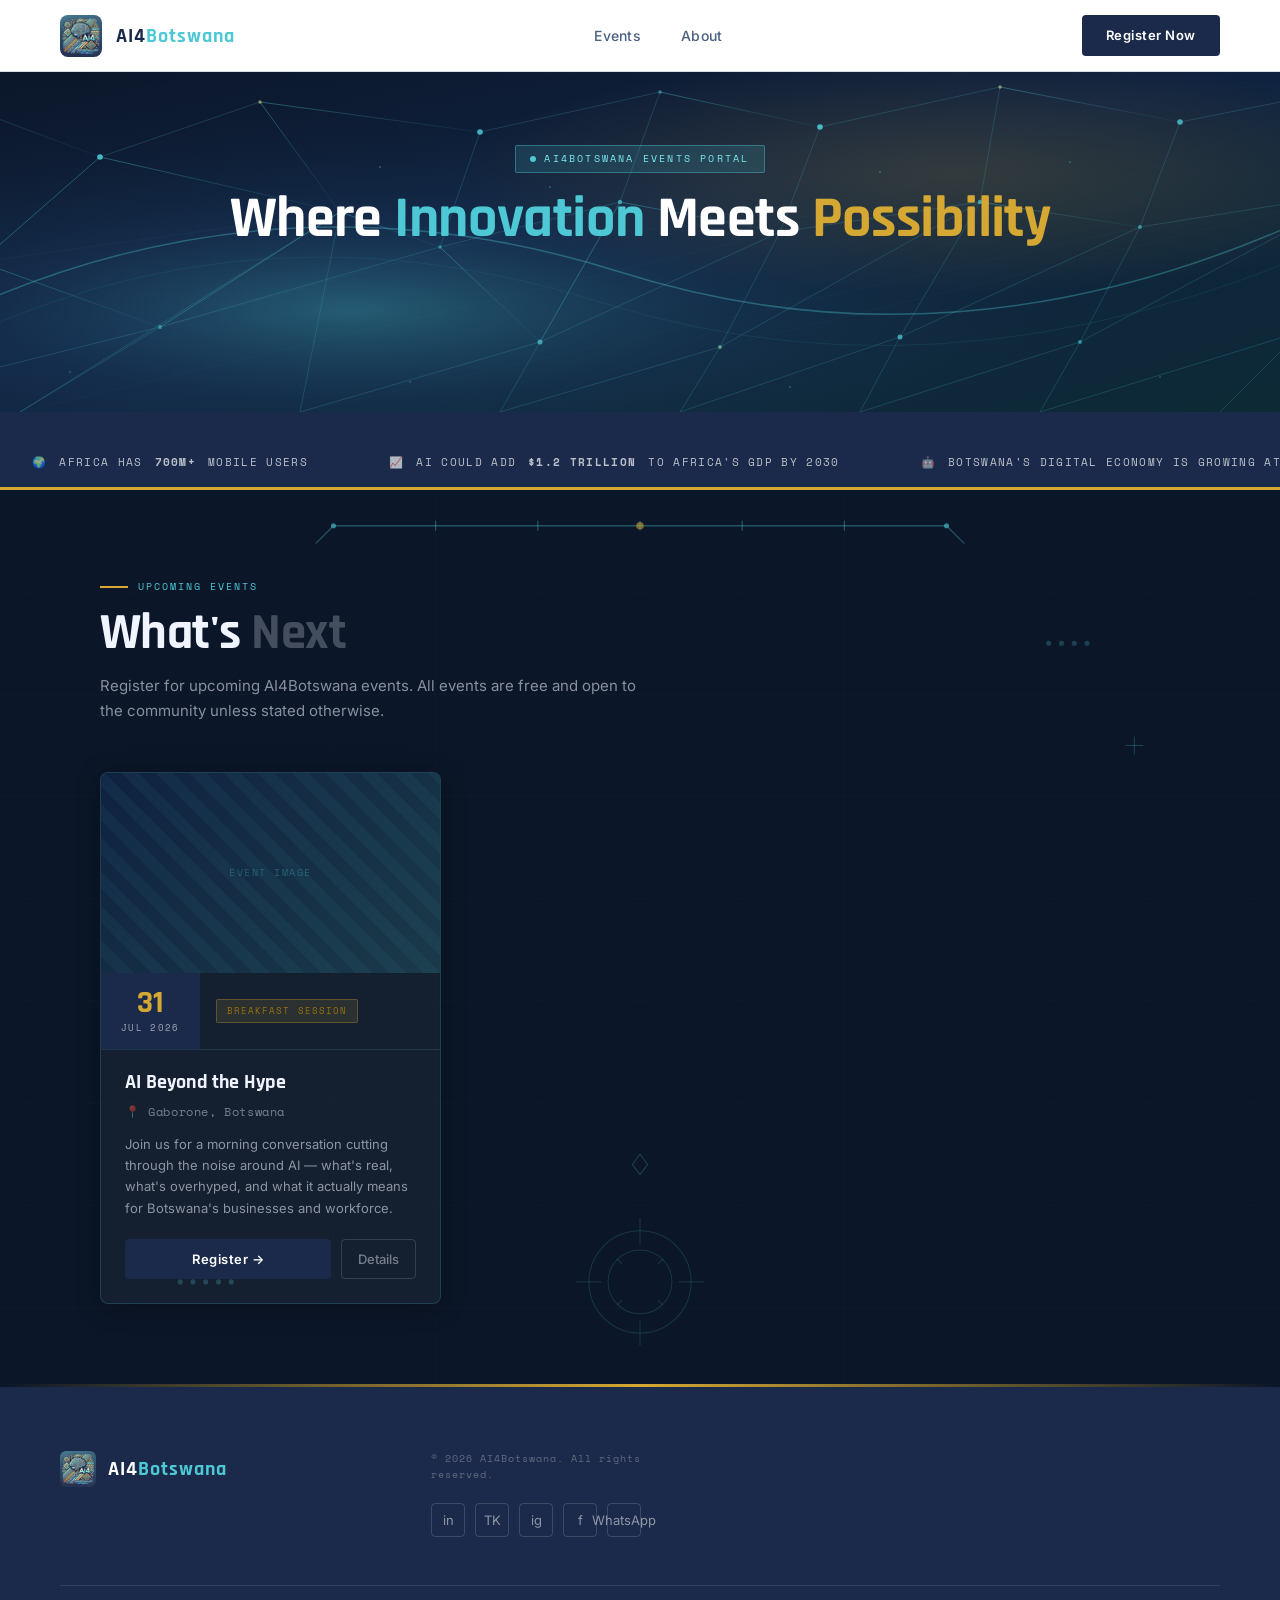
==== index.html @ c83033c1 "Add files via upload" ====
<!DOCTYPE html>
<html lang="en">
<head>
  <meta charset="UTF-8" />
  <meta name="viewport" content="width=device-width, initial-scale=1.0" />
  <title>AI4Botswana — Events</title>
  <meta name="description" content="Discover and register for AI4Botswana events — workshops, conferences, networking sessions and more in Gaborone, Botswana." />

  <!-- Fonts -->
  <link rel="preconnect" href="https://fonts.googleapis.com" />
  <link rel="preconnect" href="https://fonts.gstatic.com" crossorigin />
  <link href="https://fonts.googleapis.com/css2?family=Rajdhani:wght@400;500;600;700&family=Inter:wght@300;400;500;600;700&family=Space+Mono:wght@400;700&display=swap" rel="stylesheet" />

  <!-- Styles -->
  <link rel="stylesheet" href="styles.css" />

  <style>
    /* ── HERO BANNER ── */
    .hero-banner {
      margin-top: 72px;
      width: 100%;
      height: 340px;
      position: relative;
      overflow: hidden;
      background: #0f1a2e;
    }

    /* SVG mesh fills the banner */
    .hero-mesh {
      position: absolute;
      inset: 0;
      width: 100%;
      height: 100%;
    }

    /* Overlay text rendered inside SVG foreignObject */
    .banner-overlay-text {
      width: 100%;
      height: 340px;
      display: flex;
      flex-direction: column;
      align-items: center;
      justify-content: center;
      text-align: center;
      padding: 0 24px 90px;
      pointer-events: none;
    }

    .banner-badge {
      display: inline-flex;
      align-items: center;
      gap: 8px;
      background: rgba(77,200,212,0.15);
      border: 1px solid rgba(77,200,212,0.4);
      color: #7DE8F0;
      font-family: 'Space Mono', monospace;
      font-size: 10px;
      letter-spacing: 0.22em;
      text-transform: uppercase;
      padding: 5px 14px;
      border-radius: 2px;
      margin-bottom: 16px;
    }

    .banner-badge::before {
      content: '';
      width: 6px; height: 6px;
      background: #4DC8D4;
      border-radius: 50%;
      display: inline-block;
      animation: blink 2s ease-in-out infinite;
    }

    @keyframes blink {
      0%, 100% { opacity: 1; }
      50%       { opacity: 0.3; }
    }

    .banner-title {
      font-family: 'Rajdhani', sans-serif;
      font-size: clamp(32px, 4.5vw, 58px);
      font-weight: 700;
      color: #FFFFFF;
      line-height: 1.05;
      letter-spacing: -0.01em;
    }

    .banner-title .accent { color: #4DC8D4; }
    .banner-title .gold   { color: #D4A832; }

    /* Event info card overlaid on banner bottom — like the Stellenbosch card */
    .hero-event-card {
      position: absolute;
      bottom: -1px;
      left: 50%;
      transform: translateX(-50%);
      background: var(--white);
      border: 1px solid var(--border);
      border-bottom: none;
      border-radius: 8px 8px 0 0;
      padding: 28px 40px 24px;
      text-align: center;
      min-width: 560px;
      max-width: 760px;
      width: 90%;
      box-shadow: 0 -4px 32px rgba(27,42,74,0.14);
    }

    .hero-card-title {
      font-family: var(--font-display);
      font-size: 22px;
      font-weight: 700;
      color: var(--navy);
      letter-spacing: 0.02em;
      margin-bottom: 10px;
      line-height: 1.25;
    }

    .hero-card-meta {
      display: flex;
      align-items: center;
      justify-content: center;
      gap: 28px;
      flex-wrap: wrap;
      margin-bottom: 16px;
    }

    .hero-card-meta-item {
      display: flex;
      align-items: center;
      gap: 7px;
      font-size: 13px;
      color: var(--text-mid);
      font-family: var(--font-mono);
      letter-spacing: 0.04em;
    }

    .hero-card-meta-item .icon { font-size: 15px; }

    .hero-card-register {
      background: var(--cyan);
      color: var(--navy);
      font-family: var(--font-display);
      font-size: 16px;
      font-weight: 700;
      letter-spacing: 0.06em;
      text-transform: uppercase;
      padding: 11px 36px;
      border: none;
      border-radius: 4px;
      cursor: pointer;
      transition: all 0.2s;
      display: inline-block;
      text-decoration: none;
    }

    .hero-card-register:hover {
      background: var(--cyan-light);
      transform: translateY(-1px);
      box-shadow: 0 4px 16px rgba(77,200,212,0.4);
    }

    /* ── UPCOMING SECTION — dark navy with HUD pattern ── */
    .upcoming-section {
      background: #0b1628;
      position: relative;
      overflow: hidden;
      padding-top: 0;
    }

    /* The SVG HUD pattern sits behind everything */
    .section-hud-bg {
      position: absolute;
      inset: 0;
      width: 100%;
      height: 100%;
      pointer-events: none;
      z-index: 0;
    }

    /* Section content sits above the pattern */
    .upcoming-section .section-wrap {
      position: relative;
      z-index: 1;
      padding-top: 80px;
    }

    /* Override section label, heading, sub colours for dark bg */
    .upcoming-section .section-label {
      color: #4DC8D4;
    }
    .upcoming-section .section-label::before {
      background: #D4A832;
    }
    .upcoming-section .section-heading {
      color: #F0F4FF;
    }
    .upcoming-section .section-heading .muted {
      color: rgba(240,244,255,0.25);
    }
    .upcoming-section .section-sub {
      color: rgba(240,244,255,0.55);
    }

    /* Cards on dark bg — slightly elevated glass look */
    .upcoming-section .event-card {
      background: rgba(255,255,255,0.04);
      border-color: rgba(77,200,212,0.2);
      box-shadow: 0 4px 24px rgba(0,0,0,0.3);
    }
    .upcoming-section .event-card:hover {
      background: rgba(255,255,255,0.07);
      border-color: rgba(77,200,212,0.55);
      box-shadow: 0 8px 40px rgba(77,200,212,0.15);
    }
    .upcoming-section .card-date-band {
      border-bottom-color: rgba(77,200,212,0.15);
    }
    .upcoming-section .card-title { color: #F0F4FF; }
    .upcoming-section .card-location { color: rgba(240,244,255,0.45); }
    .upcoming-section .card-desc { color: rgba(240,244,255,0.55); }
    .upcoming-section .card-thumb-placeholder {
      background: linear-gradient(135deg, #0f2240 0%, #1a3a4a 100%);
      color: rgba(77,200,212,0.3);
    }
    .upcoming-section .btn-card-details {
      background: transparent;
      border-color: rgba(240,244,255,0.15);
      color: rgba(240,244,255,0.45);
    }
    .upcoming-section .btn-card-details:hover {
      border-color: #4DC8D4;
      color: #4DC8D4;
    }

    /* Empty state — dark version */
    .events-empty {
      grid-column: 1 / -1;
      text-align: center;
      padding: 80px 24px;
      border: 1px dashed rgba(77,200,212,0.25);
      border-radius: 8px;
      position: relative;
    }

    /* HUD corner accents on empty state */
    .events-empty::before,
    .events-empty::after {
      content: '';
      position: absolute;
      width: 20px; height: 20px;
      border-color: rgba(77,200,212,0.4);
      border-style: solid;
    }
    .events-empty::before {
      top: 12px; left: 12px;
      border-width: 2px 0 0 2px;
    }
    .events-empty::after {
      bottom: 12px; right: 12px;
      border-width: 0 2px 2px 0;
    }

    .events-empty-icon {
      font-size: 40px;
      margin-bottom: 14px;
      opacity: 0.3;
    }

    .events-empty-title {
      font-family: 'Rajdhani', sans-serif;
      font-size: 22px;
      font-weight: 700;
      color: rgba(240,244,255,0.6);
      margin-bottom: 8px;
      letter-spacing: 0.04em;
      text-transform: uppercase;
    }

    .events-empty p {
      font-size: 14px;
      color: rgba(240,244,255,0.35);
      line-height: 1.7;
      max-width: 400px;
      margin: 0 auto;
      font-family: 'Space Mono', monospace;
      letter-spacing: 0.04em;
    }

    /* Past events empty — stays light since past section is off-white */
    .past-empty {
      padding: 40px 24px;
      text-align: center;
      border: 2px dashed var(--border);
      border-radius: 8px;
      color: var(--text-light);
      font-size: 14px;
      line-height: 1.7;
    }

    /* Gold divider on dark becomes subtle */
    .upcoming-section + .gold-divider {
      background: linear-gradient(90deg, #0b1628, #D4A832, #0b1628);
    }

    @media (max-width: 700px) {
      .hero-banner { height: 260px; }
      .hero-event-card { min-width: unset; padding: 20px 20px 18px; }
      .hero-card-title { font-size: 17px; }
      .hero-card-meta { gap: 14px; }
    }
  </style>
</head>

<body>

<!-- ═══════════════════════════════════════════════════════════
     NAVIGATION
═══════════════════════════════════════════════════════════ -->
<nav class="navbar">
  <a href="index.html" class="nav-logo">
    <img src="logo.jpg" alt="AI4Botswana Logo" />
    <span class="nav-logo-text">AI4<span>Botswana</span></span>
  </a>

  <ul class="nav-links">
    <li><a href="#upcoming">Events</a></li>
    <li><a href="#about">About</a></li>
    
  </ul>

  <a href="#upcoming" class="nav-btn">Register Now</a>

  <button class="hamburger" aria-label="Toggle menu">
    <span></span><span></span><span></span>
  </button>
</nav>

<div class="hero-banner">

  <!-- ── Mesh network SVG — brand colours from logo palette ── -->
  <svg class="hero-mesh" viewBox="0 0 1440 340" preserveAspectRatio="xMidYMid slice"
       xmlns="http://www.w3.org/2000/svg" aria-hidden="true">
    <defs>
      <!-- Base dark background gradient -->
      <linearGradient id="bgGrad" x1="0%" y1="0%" x2="100%" y2="100%">
        <stop offset="0%"   stop-color="#0b1628"/>
        <stop offset="45%"  stop-color="#0f2240"/>
        <stop offset="100%" stop-color="#0d2a35"/>
      </linearGradient>

      <!-- Mesh line colour — cyan/teal at low opacity -->
      <linearGradient id="meshGrad1" x1="0%" y1="0%" x2="100%" y2="100%">
        <stop offset="0%"   stop-color="#4DC8D4" stop-opacity="0.55"/>
        <stop offset="100%" stop-color="#2A7B8C" stop-opacity="0.15"/>
      </linearGradient>

      <!-- Bright sweep gradient -->
      <radialGradient id="sweepGrad" cx="30%" cy="70%" r="65%">
        <stop offset="0%"   stop-color="#4DC8D4" stop-opacity="0.35"/>
        <stop offset="40%"  stop-color="#2E5F8A" stop-opacity="0.18"/>
        <stop offset="100%" stop-color="#0b1628"  stop-opacity="0"/>
      </radialGradient>

      <!-- Gold accent glow -->
      <radialGradient id="goldGlow" cx="72%" cy="30%" r="35%">
        <stop offset="0%"   stop-color="#D4A832" stop-opacity="0.18"/>
        <stop offset="100%" stop-color="#D4A832" stop-opacity="0"/>
      </radialGradient>

      <!-- Clip to viewBox -->
      <clipPath id="bannerClip">
        <rect width="1440" height="340"/>
      </clipPath>
    </defs>

    <!-- Background -->
    <rect width="1440" height="340" fill="url(#bgGrad)"/>

    <!-- Sweep glow layer -->
    <rect width="1440" height="340" fill="url(#sweepGrad)"/>
    <rect width="1440" height="340" fill="url(#goldGlow)"/>

    <!-- ── MESH NETWORK ── all lines + nodes clipped -->
    <g clip-path="url(#bannerClip)" stroke="url(#meshGrad1)" stroke-width="0.7" fill="none">

      <!-- Grid of triangle mesh nodes (hand-placed for natural feel) -->
      <!-- Row 0 (top) -->
      <line x1="-20"  y1="10"  x2="180" y2="85"/>
      <line x1="180"  y1="85"  x2="60"  y2="190"/>
      <line x1="60"   y1="190" x2="-20" y2="10"/>
      <line x1="180"  y1="85"  x2="340" y2="30"/>
      <line x1="340"  y1="30"  x2="420" y2="140"/>
      <line x1="420"  y1="140" x2="180" y2="85"/>
      <line x1="340"  y1="30"  x2="560" y2="60"/>
      <line x1="560"  y1="60"  x2="520" y2="175"/>
      <line x1="520"  y1="175" x2="420" y2="140"/>
      <line x1="560"  y1="60"  x2="740" y2="20"/>
      <line x1="740"  y1="20"  x2="700" y2="130"/>
      <line x1="700"  y1="130" x2="520" y2="175"/>
      <line x1="740"  y1="20"  x2="900" y2="55"/>
      <line x1="900"  y1="55"  x2="860" y2="160"/>
      <line x1="860"  y1="160" x2="700" y2="130"/>
      <line x1="900"  y1="55"  x2="1080" y2="15"/>
      <line x1="1080" y1="15"  x2="1060" y2="130"/>
      <line x1="1060" y1="130" x2="860" y2="160"/>
      <line x1="1080" y1="15"  x2="1260" y2="50"/>
      <line x1="1260" y1="50"  x2="1220" y2="155"/>
      <line x1="1220" y1="155" x2="1060" y2="130"/>
      <line x1="1260" y1="50"  x2="1460" y2="10"/>
      <line x1="1460" y1="10"  x2="1440" y2="120"/>
      <line x1="1440" y1="120" x2="1220" y2="155"/>

      <!-- Row 1 (mid) -->
      <line x1="60"   y1="190" x2="180" y2="85"/>
      <line x1="60"   y1="190" x2="240" y2="255"/>
      <line x1="240"  y1="255" x2="420" y2="140"/>
      <line x1="420"  y1="140" x2="240" y2="255"/>
      <line x1="240"  y1="255" x2="520" y2="175"/>
      <line x1="520"  y1="175" x2="620" y2="270"/>
      <line x1="620"  y1="270" x2="700" y2="130"/>
      <line x1="700"  y1="130" x2="620" y2="270"/>
      <line x1="620"  y1="270" x2="860" y2="160"/>
      <line x1="860"  y1="160" x2="800" y2="275"/>
      <line x1="800"  y1="275" x2="1060" y2="130"/>
      <line x1="1060" y1="130" x2="980" y2="265"/>
      <line x1="980"  y1="265" x2="1220" y2="155"/>
      <line x1="1220" y1="155" x2="1160" y2="270"/>
      <line x1="1160" y1="270" x2="1440" y2="120"/>
      <line x1="1440" y1="120" x2="1380" y2="260"/>

      <!-- Row 2 (bottom) -->
      <line x1="-20"  y1="320" x2="60"  y2="190"/>
      <line x1="-20"  y1="320" x2="240" y2="255"/>
      <line x1="240"  y1="255" x2="100" y2="340"/>
      <line x1="100"  y1="340" x2="420" y2="140"/>
      <line x1="420"  y1="140" x2="380" y2="340"/>
      <line x1="380"  y1="340" x2="620" y2="270"/>
      <line x1="620"  y1="270" x2="580" y2="340"/>
      <line x1="580"  y1="340" x2="800" y2="275"/>
      <line x1="800"  y1="275" x2="760" y2="340"/>
      <line x1="760"  y1="340" x2="980" y2="265"/>
      <line x1="980"  y1="265" x2="940" y2="340"/>
      <line x1="940"  y1="340" x2="1160" y2="270"/>
      <line x1="1160" y1="270" x2="1120" y2="340"/>
      <line x1="1120" y1="340" x2="1380" y2="260"/>
      <line x1="1380" y1="260" x2="1300" y2="340"/>
      <line x1="1300" y1="340" x2="1460" y2="340"/>

      <!-- Extra diagonals to make it feel more like a mesh wave sweep -->
      <line x1="60"   y1="190" x2="420" y2="140" stroke-opacity="0.25"/>
      <line x1="240"  y1="255" x2="700" y2="130" stroke-opacity="0.2"/>
      <line x1="520"  y1="175" x2="1060" y2="130" stroke-opacity="0.18"/>
      <line x1="800"  y1="275" x2="1440" y2="120" stroke-opacity="0.15"/>
      <line x1="100"  y1="340" x2="860" y2="160" stroke-opacity="0.15"/>
      <line x1="380"  y1="340" x2="1220" y2="155" stroke-opacity="0.12"/>
      <line x1="580"  y1="340" x2="1460" y2="10"  stroke-opacity="0.1"/>
    </g>

    <!-- ── NODE DOTS at mesh intersections ── -->
    <g fill="#4DC8D4" clip-path="url(#bannerClip)">
      <!-- Bright nodes (larger) -->
      <circle cx="180"  cy="85"  r="2.8" opacity="0.9"/>
      <circle cx="560"  cy="60"  r="2.8" opacity="0.85"/>
      <circle cx="900"  cy="55"  r="2.8" opacity="0.9"/>
      <circle cx="1260" cy="50"  r="2.8" opacity="0.8"/>
      <circle cx="620"  cy="270" r="2.5" opacity="0.7"/>
      <circle cx="980"  cy="265" r="2.5" opacity="0.75"/>
      <circle cx="60"   cy="190" r="2.2" opacity="0.65"/>
      <circle cx="700"  cy="130" r="2.2" opacity="0.7"/>
      <circle cx="1060" cy="130" r="2.2" opacity="0.7"/>
      <circle cx="240"  cy="255" r="2.0" opacity="0.55"/>
      <circle cx="800"  cy="275" r="2.0" opacity="0.6"/>
      <circle cx="1160" cy="270" r="2.0" opacity="0.6"/>
      <circle cx="420"  cy="140" r="2.0" opacity="0.6"/>
      <circle cx="860"  cy="160" r="2.0" opacity="0.6"/>
      <circle cx="1220" cy="155" r="2.0" opacity="0.6"/>
      <circle cx="520"  cy="175" r="1.8" opacity="0.5"/>
      <circle cx="340"  cy="30"  r="1.8" opacity="0.5"/>
      <circle cx="740"  cy="20"  r="1.8" opacity="0.5"/>
      <circle cx="1080" cy="15"  r="1.8" opacity="0.5"/>
      <!-- Gold tinted accent nodes -->
      <circle cx="340"  cy="30"  r="1.5" fill="#D4A832" opacity="0.6"/>
      <circle cx="1080" cy="15"  r="1.5" fill="#D4A832" opacity="0.55"/>
      <circle cx="800"  cy="275" r="1.5" fill="#D4A832" opacity="0.4"/>
      <!-- Tiny satellite dots (micro stars) -->
      <circle cx="460"  cy="95"  r="1.0" opacity="0.4"/>
      <circle cx="630"  cy="115" r="1.0" opacity="0.35"/>
      <circle cx="960"  cy="100" r="1.0" opacity="0.4"/>
      <circle cx="1150" cy="90"  r="1.0" opacity="0.35"/>
      <circle cx="150"  cy="300" r="1.0" opacity="0.3"/>
      <circle cx="490"  cy="310" r="1.0" opacity="0.3"/>
      <circle cx="870"  cy="315" r="1.0" opacity="0.3"/>
      <circle cx="1240" cy="305" r="1.0" opacity="0.3"/>
    </g>

    <!-- ── Teal glowing sweep curve (the "wave" from your inspo image) ── -->
    <path
      d="M -40 280 Q 320 80 700 200 Q 1080 320 1480 100"
      stroke="#4DC8D4"
      stroke-width="1.5"
      stroke-opacity="0.35"
      fill="none"
    />
    <path
      d="M -40 310 Q 300 110 680 230 Q 1060 350 1480 140"
      stroke="#2A7B8C"
      stroke-width="0.8"
      stroke-opacity="0.25"
      fill="none"
    />

    <!-- Banner text overlay -->
    <foreignObject x="0" y="0" width="1440" height="340">
      <div xmlns="http://www.w3.org/1999/xhtml" class="banner-overlay-text">
        <div class="banner-badge">AI4Botswana Events Portal</div>
        <h1 class="banner-title">
          Where <span class="accent">Innovation</span>
          Meets <span class="gold">Possibility</span>
        </h1>
      </div>
    </foreignObject>
  </svg>

  <!-- ── FEATURED EVENT CARD ──────────────────────────────────
       Shows the next/highlighted event at the bottom of the
       banner. Update the details below for each new event.
       Remove this entire block if you don't want a featured card.
  ─────────────────────────────────────────────────────────── -->

  </div>

</div><!-- /hero-banner -->


<!-- ═══════════════════════════════════════════════════════════
     TICKER — AI Facts & Stats
═══════════════════════════════════════════════════════════ -->
<div class="ticker-strip">

  <!-- Left label badge -->
  <div class="ticker-label">
    <span class="ticker-label-dot"></span>
    AI INSIGHTS
  </div>

  <!-- Scrolling track -->
  <div class="ticker-overflow">
    <div class="ticker-track">

      <!-- Set 1 -->
      <span class="ticker-item">
        <span class="ticker-icon">🌍</span>
        Africa has <strong>700M+</strong> mobile users
      </span>
      <span class="ticker-divider">◆</span>

      <span class="ticker-item">
        <span class="ticker-icon">📈</span>
        AI could add <strong>$1.2 trillion</strong> to Africa's GDP by 2030
      </span>
      <span class="ticker-divider">◆</span>

      <span class="ticker-item">
        <span class="ticker-icon">🤖</span>
        Botswana's digital economy is growing at <strong>12% per year</strong>
      </span>
      <span class="ticker-divider">◆</span>

      <span class="ticker-item">
        <span class="ticker-icon">🎓</span>
        Only <strong>2.5%</strong> of global AI research originates from Africa
      </span>
      <span class="ticker-divider">◆</span>

      <span class="ticker-item">
        <span class="ticker-icon">💡</span>
        <strong>65%</strong> of African businesses plan to adopt AI by 2027
      </span>
      <span class="ticker-divider">◆</span>

      <span class="ticker-item">
        <span class="ticker-icon">🏆</span>
        Botswana ranks <strong>Top 5</strong> in Africa for ease of doing business
      </span>
      <span class="ticker-divider">◆</span>

      <span class="ticker-item">
        <span class="ticker-icon">📡</span>
        Sub-Saharan Africa has <strong>50%+ smartphone penetration</strong> and rising
      </span>
      <span class="ticker-divider">◆</span>

      <span class="ticker-item">
        <span class="ticker-icon">🔬</span>
        AI in healthcare could save <strong>10M+ lives</strong> in Africa by 2030
      </span>
      <span class="ticker-divider">◆</span>

      <!-- Set 2 — duplicate for seamless loop -->
      <span class="ticker-item">
        <span class="ticker-icon">🌍</span>
        Africa has <strong>700M+</strong> mobile users
      </span>
      <span class="ticker-divider">◆</span>

      <span class="ticker-item">
        <span class="ticker-icon">📈</span>
        AI could add <strong>$1.2 trillion</strong> to Africa's GDP by 2030
      </span>
      <span class="ticker-divider">◆</span>

      <span class="ticker-item">
        <span class="ticker-icon">🤖</span>
        Botswana's digital economy is growing at <strong>12% per year</strong>
      </span>
      <span class="ticker-divider">◆</span>

      <span class="ticker-item">
        <span class="ticker-icon">🎓</span>
        Only <strong>2.5%</strong> of global AI research originates from Africa
      </span>
      <span class="ticker-divider">◆</span>

      <span class="ticker-item">
        <span class="ticker-icon">💡</span>
        <strong>65%</strong> of African businesses plan to adopt AI by 2027
      </span>
      <span class="ticker-divider">◆</span>

      <span class="ticker-item">
        <span class="ticker-icon">🏆</span>
        Botswana ranks <strong>Top 5</strong> in Africa for ease of doing business
      </span>
      <span class="ticker-divider">◆</span>

      <span class="ticker-item">
        <span class="ticker-icon">📡</span>
        Sub-Saharan Africa has <strong>50%+ smartphone penetration</strong> and rising
      </span>
      <span class="ticker-divider">◆</span>

      <span class="ticker-item">
        <span class="ticker-icon">🔬</span>
        AI in healthcare could save <strong>10M+ lives</strong> in Africa by 2030
      </span>
      <span class="ticker-divider">◆</span>

    </div>
  </div>

</div>


<!-- ═══════════════════════════════════════════════════════════
     UPCOMING EVENTS
═══════════════════════════════════════════════════════════ -->
<section id="upcoming" class="upcoming-section">

  <!-- ── HUD / Circuit background pattern ─────────────────── -->
  <svg class="section-hud-bg" viewBox="0 0 1440 700" preserveAspectRatio="xMidYMid slice"
       xmlns="http://www.w3.org/2000/svg" aria-hidden="true">
    <defs>
      <linearGradient id="hudLine" x1="0%" y1="0%" x2="100%" y2="0%">
        <stop offset="0%"   stop-color="#4DC8D4" stop-opacity="0"/>
        <stop offset="30%"  stop-color="#4DC8D4" stop-opacity="0.45"/>
        <stop offset="70%"  stop-color="#4DC8D4" stop-opacity="0.45"/>
        <stop offset="100%" stop-color="#4DC8D4" stop-opacity="0"/>
      </linearGradient>
      <linearGradient id="hudLineV" x1="0%" y1="0%" x2="0%" y2="100%">
        <stop offset="0%"   stop-color="#4DC8D4" stop-opacity="0"/>
        <stop offset="30%"  stop-color="#4DC8D4" stop-opacity="0.3"/>
        <stop offset="70%"  stop-color="#4DC8D4" stop-opacity="0.3"/>
        <stop offset="100%" stop-color="#4DC8D4" stop-opacity="0"/>
      </linearGradient>
      <linearGradient id="goldLine" x1="0%" y1="0%" x2="100%" y2="0%">
        <stop offset="0%"   stop-color="#D4A832" stop-opacity="0"/>
        <stop offset="50%"  stop-color="#D4A832" stop-opacity="0.35"/>
        <stop offset="100%" stop-color="#D4A832" stop-opacity="0"/>
      </linearGradient>
    </defs>

    <!-- Fine grid base -->
    <g stroke="#4DC8D4" stroke-width="0.3" stroke-opacity="0.07">
      <!-- Vertical lines every 80px -->
      <line x1="80"   y1="0" x2="80"   y2="700"/>
      <line x1="160"  y1="0" x2="160"  y2="700"/>
      <line x1="240"  y1="0" x2="240"  y2="700"/>
      <line x1="320"  y1="0" x2="320"  y2="700"/>
      <line x1="400"  y1="0" x2="400"  y2="700"/>
      <line x1="480"  y1="0" x2="480"  y2="700"/>
      <line x1="560"  y1="0" x2="560"  y2="700"/>
      <line x1="640"  y1="0" x2="640"  y2="700"/>
      <line x1="720"  y1="0" x2="720"  y2="700"/>
      <line x1="800"  y1="0" x2="800"  y2="700"/>
      <line x1="880"  y1="0" x2="880"  y2="700"/>
      <line x1="960"  y1="0" x2="960"  y2="700"/>
      <line x1="1040" y1="0" x2="1040" y2="700"/>
      <line x1="1120" y1="0" x2="1120" y2="700"/>
      <line x1="1200" y1="0" x2="1200" y2="700"/>
      <line x1="1280" y1="0" x2="1280" y2="700"/>
      <line x1="1360" y1="0" x2="1360" y2="700"/>
      <!-- Horizontal lines every 80px -->
      <line x1="0" y1="80"  x2="1440" y2="80"/>
      <line x1="0" y1="160" x2="1440" y2="160"/>
      <line x1="0" y1="240" x2="1440" y2="240"/>
      <line x1="0" y1="320" x2="1440" y2="320"/>
      <line x1="0" y1="400" x2="1440" y2="400"/>
      <line x1="0" y1="480" x2="1440" y2="480"/>
      <line x1="0" y1="560" x2="1440" y2="560"/>
      <line x1="0" y1="640" x2="1440" y2="640"/>
    </g>

    <!-- ── FUTURISTIC LINE ELEMENTS (like your inspo) ─────── -->

    <!-- Top-left: HUD bracket -->
    <g stroke="#4DC8D4" stroke-width="1" fill="none" stroke-opacity="0.5">
      <polyline points="60,40 20,40 20,100"/>
      <polyline points="20,40 60,40"/>
      <!-- Slash fill bar -->
      <rect x="24" y="44" width="60" height="10" fill="#4DC8D4" fill-opacity="0.08" stroke="none"/>
      <line x1="24" y1="44" x2="84" y2="44" stroke-opacity="0.4"/>
      <line x1="24" y1="54" x2="84" y2="54" stroke-opacity="0.4"/>
      <!-- Diagonal stripes inside bar -->
      <line x1="30" y1="44" x2="24" y2="54" stroke-opacity="0.5"/>
      <line x1="38" y1="44" x2="32" y2="54" stroke-opacity="0.5"/>
      <line x1="46" y1="44" x2="40" y2="54" stroke-opacity="0.5"/>
      <line x1="54" y1="44" x2="48" y2="54" stroke-opacity="0.5"/>
      <line x1="62" y1="44" x2="56" y2="54" stroke-opacity="0.5"/>
      <line x1="70" y1="44" x2="64" y2="54" stroke-opacity="0.5"/>
      <line x1="78" y1="44" x2="72" y2="54" stroke-opacity="0.5"/>
      <!-- Node dot -->
      <circle cx="84" cy="49" r="2.5" fill="#4DC8D4" fill-opacity="0.7" stroke="none"/>
    </g>

    <!-- Top-right: mirror bracket -->
    <g stroke="#4DC8D4" stroke-width="1" fill="none" stroke-opacity="0.5">
      <polyline points="1380,40 1420,40 1420,100"/>
      <rect x="1296" y="44" width="60" height="10" fill="#4DC8D4" fill-opacity="0.08" stroke="none"/>
      <line x1="1296" y1="44" x2="1356" y2="44" stroke-opacity="0.4"/>
      <line x1="1296" y1="54" x2="1356" y2="54" stroke-opacity="0.4"/>
      <line x1="1302" y1="44" x2="1296" y2="54" stroke-opacity="0.5"/>
      <line x1="1310" y1="44" x2="1304" y2="54" stroke-opacity="0.5"/>
      <line x1="1318" y1="44" x2="1312" y2="54" stroke-opacity="0.5"/>
      <line x1="1326" y1="44" x2="1320" y2="54" stroke-opacity="0.5"/>
      <line x1="1334" y1="44" x2="1328" y2="54" stroke-opacity="0.5"/>
      <line x1="1342" y1="44" x2="1336" y2="54" stroke-opacity="0.5"/>
      <line x1="1350" y1="44" x2="1344" y2="54" stroke-opacity="0.5"/>
      <circle cx="1292" cy="49" r="2.5" fill="#4DC8D4" fill-opacity="0.7" stroke="none"/>
    </g>

    <!-- Centre-top: circuit trace horizontal bar -->
    <g stroke="#4DC8D4" stroke-width="1" fill="none" stroke-opacity="0.35">
      <line x1="480" y1="28" x2="960" y2="28"/>
      <!-- angled end caps -->
      <polyline points="480,28 466,42"/>
      <polyline points="960,28 974,42"/>
      <!-- tick marks -->
      <line x1="560" y1="24" x2="560" y2="32"/>
      <line x1="640" y1="24" x2="640" y2="32"/>
      <line x1="720" y1="24" x2="720" y2="32"/>
      <line x1="800" y1="24" x2="800" y2="32"/>
      <line x1="880" y1="24" x2="880" y2="32"/>
      <!-- dot nodes -->
      <circle cx="480" cy="28" r="2" fill="#4DC8D4" fill-opacity="0.6" stroke="none"/>
      <circle cx="960" cy="28" r="2" fill="#4DC8D4" fill-opacity="0.6" stroke="none"/>
      <circle cx="720" cy="28" r="3" fill="#D4A832" fill-opacity="0.55" stroke="none"/>
    </g>

    <!-- Left side: vertical circuit trace -->
    <g stroke="#4DC8D4" stroke-width="0.8" fill="none" stroke-opacity="0.3">
      <line x1="32" y1="150" x2="32" y2="550"/>
      <polyline points="32,200 48,200 56,210"/>
      <polyline points="32,300 48,300 56,290"/>
      <polyline points="32,400 60,400"/>
      <circle cx="32" cy="200" r="2" fill="#4DC8D4" fill-opacity="0.5" stroke="none"/>
      <circle cx="32" cy="300" r="2" fill="#4DC8D4" fill-opacity="0.5" stroke="none"/>
      <circle cx="32" cy="400" r="3" fill="#D4A832" fill-opacity="0.45" stroke="none"/>
      <!-- Diagonal stripe block -->
      <rect x="36" y="440" width="20" height="40" fill="none" stroke-opacity="0.4"/>
      <line x1="36" y1="444" x2="56" y2="444" stroke-opacity="0.3"/>
      <line x1="36" y1="450" x2="56" y2="450" stroke-opacity="0.3"/>
      <line x1="36" y1="456" x2="56" y2="456" stroke-opacity="0.3"/>
      <line x1="36" y1="462" x2="56" y2="462" stroke-opacity="0.3"/>
      <line x1="36" y1="468" x2="56" y2="468" stroke-opacity="0.3"/>
      <line x1="36" y1="474" x2="56" y2="474" stroke-opacity="0.3"/>
    </g>

    <!-- Right side: mirror vertical trace -->
    <g stroke="#4DC8D4" stroke-width="0.8" fill="none" stroke-opacity="0.3">
      <line x1="1408" y1="150" x2="1408" y2="550"/>
      <polyline points="1408,220 1392,220 1384,230"/>
      <polyline points="1408,350 1392,350 1384,340"/>
      <polyline points="1408,450 1380,450"/>
      <circle cx="1408" cy="220" r="2" fill="#4DC8D4" fill-opacity="0.5" stroke="none"/>
      <circle cx="1408" cy="350" r="2" fill="#4DC8D4" fill-opacity="0.5" stroke="none"/>
      <circle cx="1408" cy="450" r="3" fill="#D4A832" fill-opacity="0.45" stroke="none"/>
    </g>

    <!-- ── Glowing horizontal accent lines (HUD scanner style) -->
    <line x1="0" y1="160" x2="1440" y2="160" stroke="url(#hudLine)" stroke-width="1"/>
    <line x1="0" y1="400" x2="1440" y2="400" stroke="url(#goldLine)"  stroke-width="0.8"/>
    <line x1="0" y1="580" x2="1440" y2="580" stroke="url(#hudLine)"  stroke-width="0.6"/>

    <!-- ── Centre bottom: target reticle (subtle) ── -->
    <g stroke="#4DC8D4" stroke-width="0.8" fill="none" stroke-opacity="0.18" transform="translate(720,620)">
      <circle cx="0" cy="0" r="40"/>
      <circle cx="0" cy="0" r="25"/>
      <line x1="-50" y1="0"  x2="-30" y2="0"/>
      <line x1="30"  y1="0"  x2="50"  y2="0"/>
      <line x1="0"   y1="-50" x2="0"  y2="-30"/>
      <line x1="0"   y1="30"  x2="0"  y2="50"/>
      <!-- Corner ticks on inner circle -->
      <line x1="-18" y1="-18" x2="-14" y2="-14"/>
      <line x1="14"  y1="-14" x2="18"  y2="-18"/>
      <line x1="14"  y1="14"  x2="18"  y2="18"/>
      <line x1="-18" y1="18"  x2="-14" y2="14"/>
    </g>

    <!-- ── Small scatter elements ── -->
    <!-- Diamond shapes -->
    <polygon points="120,180 128,190 120,200 112,190" fill="none" stroke="#D4A832" stroke-width="0.8" stroke-opacity="0.3"/>
    <polygon points="1320,260 1328,270 1320,280 1312,270" fill="none" stroke="#D4A832" stroke-width="0.8" stroke-opacity="0.3"/>
    <polygon points="720,520 726,528 720,536 714,528" fill="none" stroke="#4DC8D4" stroke-width="0.8" stroke-opacity="0.25"/>
    <!-- Mini crosshairs -->
    <g stroke="#4DC8D4" stroke-width="0.7" stroke-opacity="0.3">
      <line x1="200" y1="490" x2="214" y2="490"/>
      <line x1="207" y1="483" x2="207" y2="497"/>
      <line x1="1100" y1="200" x2="1114" y2="200"/>
      <line x1="1107" y1="193" x2="1107" y2="207"/>
    </g>
    <!-- Dot cluster -->
    <g fill="#4DC8D4" fill-opacity="0.25">
      <circle cx="360" cy="620" r="2"/>
      <circle cx="370" cy="620" r="2"/>
      <circle cx="380" cy="620" r="2"/>
      <circle cx="390" cy="620" r="2"/>
      <circle cx="400" cy="620" r="2"/>
    </g>
    <g fill="#4DC8D4" fill-opacity="0.25">
      <circle cx="1040" cy="120" r="2"/>
      <circle cx="1050" cy="120" r="2"/>
      <circle cx="1060" cy="120" r="2"/>
      <circle cx="1070" cy="120" r="2"/>
    </g>
  </svg>
  <div class="section-wrap">

    <div class="reveal">
      <div class="section-label">Upcoming Events</div>
      <h2 class="section-heading">What's <span class="muted">Next</span></h2>
      <p class="section-sub">
        Register for upcoming AI4Botswana events. All events are free and open
        to the community unless stated otherwise.
      </p>
    </div>

    <!-- ═══════════════════════════════════════════════════════
         ★ HOW TO ADD AN EVENT CARD ★
         ─────────────────────────────────────────────────────
         Copy the template below and paste it inside
         #eventsGrid. Remove the empty state div first.

         registerForEvent(name, type, date, time, location)

         Tag classes:
           tag-breakfast | tag-workshop | tag-conference
           tag-networking | tag-panel   | tag-demo
    ════════════════════════════════════════════════════════ -->

    <div class="events-grid" id="eventsGrid">

      <!-- ╔══════════════════════════════════════════════════╗
           ║  CARD TEMPLATE — copy from here                 ║
           ╚══════════════════════════════════════════════════╝

      <div class="event-card reveal">

        <!- - Option 1: placeholder colour block - ->
        <div class="card-thumb-placeholder">Event Image</div>

        <!- - Option 2: real photo
        <img class="card-thumb" src="event-photo.jpg" alt="Event Name" />
        - ->

        <div class="card-date-band">
          <div class="card-date-block">
            <div class="date-day">00</div>
            <div class="date-month">Mon 2026</div>
          </div>
          <div class="card-tag-row">
            <span class="event-tag tag-breakfast">Breakfast Session</span>
          </div>
        </div>

        <div class="card-body">
          <div class="card-title">Your Event Title</div>
          <div class="card-location">📍 Venue, Gaborone</div>
          <p class="card-desc">
            Short description — what it is, who it is for,
            what attendees can expect.
          </p>
          <div class="card-actions">
            <button
              class="btn-card-register"
              onclick="registerForEvent(
                'Your Event Title',
                'Breakfast Session',
                '00 Month 2026',
                '00:00 — 00:00',
                'Venue, Gaborone'
              )"
            >Register →</button>
            <button class="btn-card-details">Details</button>
          </div>
        </div>
      </div>

           ╔══════════════════════════════════════════════════╗
           ║  END OF TEMPLATE                                 ║
           ╚══════════════════════════════════════════════════╝ -->

      <div class="event-card reveal">

        <div class="card-thumb-placeholder">Event Image</div>

        <div class="card-date-band">
          <div class="card-date-block">
            <div class="date-day">31</div>
            <div class="date-month">Jul 2026</div>
          </div>
          <div class="card-tag-row">
            <span class="event-tag tag-breakfast">Breakfast Session</span>
          </div>
        </div>

        <div class="card-body">
          <div class="card-title">AI Beyond the Hype</div>
          <div class="card-location">📍 Gaborone, Botswana</div>
          <p class="card-desc">
            Join us for a morning conversation cutting through the noise
            around AI — what's real, what's overhyped, and what it actually
            means for Botswana's businesses and workforce.
          </p>
          <div class="card-actions">
            <button
              class="btn-card-register"
              onclick="registerForEvent(
                'Breakfast Session: AI Beyond the Hype',
                'Breakfast Session',
                '31 July 2026',
                '8:00 AM — 10:30 AM',
                'Gaborone, Botswana'
              )"
            >Register →</button>
            <button class="btn-card-details">Details</button>
          </div>
        </div>
      </div>

    </div><!-- /events-grid -->

  </div>
</section>


<hr class="gold-divider" />




<!-- ═══════════════════════════════════════════════════════════
     FOOTER
═══════════════════════════════════════════════════════════ -->
<footer id="about">
  <div class="footer-inner">

    <div class="footer-top">

      <div>
        <div class="footer-logo-row">
          <img src="logo.jpg" alt="AI4Botswana" />
          <span class="footer-brand">AI4<span>Botswana</span></span>
        </div>
       
      

    </div>

    <div class="footer-bottom">
      <span class="footer-copy">© 2026 AI4Botswana. All rights reserved.</span>
      <div class="footer-socials">
        <a href="https://www.linkedin.com/showcase/ai4botswana" class="social-btn" aria-label="LinkedIn">in</a>
        <a href="https://www.tiktok.com/@ai4botswana?_r=1&_t=ZS-93t6yL1cbcC" class="social-btn" aria-label="TikTok">TK</a>
        <a href="https://www.instagram.com/ai4botswana/" class="social-btn" aria-label="Instagram">ig</a>
        <a href="https://www.facebook.com/share/1AxHWuztEN/?mibextid=wwXIfr" class="social-btn" aria-label="Facebook">f</a>
        <a href="https://wa.me/yourphonenumber" class="social-btn" aria-label="WhatsApp">WhatsApp</a>
      </div>
    </div>

  </div>
</footer>


<!-- Scripts -->
<script src="main.js"></script>

</body>
</html>
---- styles.css ----
/* ═══════════════════════════════════════════════════════════
   AI4BOTSWANA — STYLES.CSS
   Colours pulled directly from the AI4Botswana logo
═══════════════════════════════════════════════════════════ */

/* ─── DESIGN TOKENS ─────────────────────────────────────── */
:root {
  /* Logo palette */
  --navy:       #1B2A4A;   /* deep background blue from logo */
  --steel:      #2E5F8A;   /* mid steel blue */
  --cyan:       #4DC8D4;   /* circuit cyan / teal highlight */
  --cyan-light: #7DE8F0;   /* lighter cyan for hover states */
  --gold:       #D4A832;   /* warm amber/gold diamonds */
  --gold-light: #F0C84A;   /* lighter gold accent */
  --orange:     #E07A30;   /* orange dot accent */
  --teal:       #2A7B8C;   /* stripe teal */
  --white:      #FFFFFF;
  --off-white:  #F5F7FA;
  --surface:    #EEF2F7;   /* light card surface */
  --border:     #D6DDE8;   /* subtle border */
  --text-dark:  #1B2A4A;   /* navy for body text */
  --text-mid:   #4A6080;   /* medium tone */
  --text-light: #8A9BB0;   /* muted labels */

  /* Typography */
  --font-display: 'Rajdhani', sans-serif;
  --font-body:    'Inter', sans-serif;
  --font-mono:    'Space Mono', monospace;

  /* Shadows */
  --shadow-sm:  0 2px 8px rgba(27,42,74,0.08);
  --shadow-md:  0 4px 20px rgba(27,42,74,0.12);
  --shadow-lg:  0 8px 40px rgba(27,42,74,0.16);
}

/* ─── RESET ──────────────────────────────────────────────── */
*, *::before, *::after { box-sizing: border-box; margin: 0; padding: 0; }
html { scroll-behavior: smooth; }
body {
  background: var(--white);
  color: var(--text-dark);
  font-family: var(--font-body);
  font-size: 16px;
  line-height: 1.6;
  overflow-x: hidden;
}
img { max-width: 100%; display: block; }
a { text-decoration: none; color: inherit; }

/* ─── NAVIGATION ─────────────────────────────────────────── */
.navbar {
  position: fixed;
  top: 0; left: 0; right: 0;
  z-index: 900;
  background: var(--white);
  border-bottom: 1px solid var(--border);
  box-shadow: var(--shadow-sm);
  height: 72px;
  display: flex;
  align-items: center;
  justify-content: space-between;
  padding: 0 60px;
  transition: box-shadow 0.3s;
}

.navbar.scrolled { box-shadow: var(--shadow-md); }

.nav-logo {
  display: flex;
  align-items: center;
  gap: 14px;
}

.nav-logo img {
  width: 42px;
  height: 42px;
  border-radius: 8px;
  object-fit: cover;
}

.nav-logo-text {
  font-family: var(--font-display);
  font-size: 20px;
  font-weight: 700;
  letter-spacing: 0.05em;
  color: var(--navy);
}

.nav-logo-text span { color: var(--cyan); }

.nav-links {
  display: flex;
  align-items: center;
  gap: 40px;
  list-style: none;
}

.nav-links a {
  font-size: 14px;
  font-weight: 500;
  color: var(--text-mid);
  letter-spacing: 0.02em;
  transition: color 0.2s;
  position: relative;
}

.nav-links a::after {
  content: '';
  position: absolute;
  bottom: -4px; left: 0; right: 0;
  height: 2px;
  background: var(--cyan);
  transform: scaleX(0);
  transition: transform 0.2s;
  transform-origin: left;
}

.nav-links a:hover { color: var(--navy); }
.nav-links a:hover::after { transform: scaleX(1); }

.nav-btn {
  background: var(--navy);
  color: var(--white);
  font-family: var(--font-body);
  font-size: 13px;
  font-weight: 600;
  letter-spacing: 0.04em;
  padding: 10px 24px;
  border-radius: 4px;
  transition: background 0.2s, transform 0.2s;
  border: none;
  cursor: pointer;
}

.nav-btn:hover {
  background: var(--steel);
  transform: translateY(-1px);
}

.hamburger {
  display: none;
  flex-direction: column;
  gap: 5px;
  cursor: pointer;
  background: none;
  border: none;
  padding: 4px;
}

.hamburger span {
  display: block;
  width: 24px; height: 2px;
  background: var(--navy);
  transition: all 0.3s;
}

/* ─── PAGE HERO (index) ──────────────────────────────────── */
.page-hero {
  padding-top: 72px;
  background: linear-gradient(160deg, var(--navy) 0%, var(--steel) 60%, var(--teal) 100%);
  position: relative;
  overflow: hidden;
}

.page-hero::before {
  content: '';
  position: absolute;
  inset: 0;
  background-image:
    repeating-linear-gradient(0deg, rgba(77,200,212,0.06) 0px, rgba(77,200,212,0.06) 1px, transparent 1px, transparent 60px),
    repeating-linear-gradient(90deg, rgba(77,200,212,0.06) 0px, rgba(77,200,212,0.06) 1px, transparent 1px, transparent 60px);
  pointer-events: none;
}

.page-hero-inner {
  max-width: 1200px;
  margin: 0 auto;
  padding: 80px 60px 100px;
  position: relative;
  z-index: 1;
  display: grid;
  grid-template-columns: 1fr auto;
  align-items: center;
  gap: 60px;
}

.hero-badge {
  display: inline-flex;
  align-items: center;
  gap: 8px;
  background: rgba(77,200,212,0.15);
  border: 1px solid rgba(77,200,212,0.4);
  color: var(--cyan-light);
  font-family: var(--font-mono);
  font-size: 10px;
  letter-spacing: 0.2em;
  text-transform: uppercase;
  padding: 6px 14px;
  border-radius: 2px;
  margin-bottom: 24px;
}

.hero-badge::before {
  content: '';
  width: 6px; height: 6px;
  background: var(--cyan);
  border-radius: 50%;
  animation: blink 2s ease-in-out infinite;
}

@keyframes blink {
  0%, 100% { opacity: 1; }
  50% { opacity: 0.3; }
}

.hero-title {
  font-family: var(--font-display);
  font-size: clamp(48px, 6vw, 80px);
  font-weight: 700;
  line-height: 1;
  color: var(--white);
  letter-spacing: -0.01em;
  margin-bottom: 20px;
}

.hero-title .accent { color: var(--cyan); }
.hero-title .gold   { color: var(--gold); }

.hero-desc {
  font-size: 17px;
  color: rgba(255,255,255,0.7);
  max-width: 520px;
  line-height: 1.7;
  margin-bottom: 40px;
}

.hero-actions {
  display: flex;
  gap: 16px;
  flex-wrap: wrap;
}

.btn-primary {
  background: var(--cyan);
  color: var(--navy);
  font-weight: 700;
  font-size: 14px;
  letter-spacing: 0.04em;
  padding: 14px 32px;
  border-radius: 4px;
  border: none;
  cursor: pointer;
  transition: all 0.2s;
  display: inline-flex;
  align-items: center;
  gap: 8px;
}

.btn-primary:hover {
  background: var(--cyan-light);
  transform: translateY(-2px);
  box-shadow: 0 6px 20px rgba(77,200,212,0.4);
}

.btn-outline {
  background: transparent;
  color: var(--white);
  font-weight: 600;
  font-size: 14px;
  letter-spacing: 0.04em;
  padding: 14px 32px;
  border-radius: 4px;
  border: 1px solid rgba(255,255,255,0.35);
  cursor: pointer;
  transition: all 0.2s;
}

.btn-outline:hover {
  border-color: var(--white);
  background: rgba(255,255,255,0.08);
}

/* hero stats panel */
.hero-stats-panel {
  background: rgba(255,255,255,0.06);
  backdrop-filter: blur(8px);
  border: 1px solid rgba(255,255,255,0.12);
  border-radius: 8px;
  padding: 36px 32px;
  display: flex;
  flex-direction: column;
  gap: 28px;
  min-width: 200px;
}

.hero-stat {}

.hero-stat-num {
  font-family: var(--font-display);
  font-size: 42px;
  font-weight: 700;
  color: var(--gold);
  line-height: 1;
  margin-bottom: 4px;
}

.hero-stat-label {
  font-family: var(--font-mono);
  font-size: 10px;
  letter-spacing: 0.15em;
  text-transform: uppercase;
  color: rgba(255,255,255,0.5);
}

/* wave divider */
.wave {
  display: block;
  width: 100%;
  height: 60px;
  background: var(--white);
  clip-path: ellipse(55% 100% at 50% 100%);
  margin-top: -1px;
}

/* ─── TICKER ─────────────────────────────────────────────── */
.ticker-strip {
  background: var(--navy);
  overflow: hidden;
  padding: 12px 0;
  border-bottom: 3px solid var(--gold);
}

.ticker-track {
  display: flex;
  gap: 0;
  white-space: nowrap;
  animation: scroll-ticker 30s linear infinite;
}

.ticker-item {
  display: inline-flex;
  align-items: center;
  gap: 12px;
  padding: 0 32px;
  font-family: var(--font-mono);
  font-size: 11px;
  letter-spacing: 0.12em;
  text-transform: uppercase;
  color: rgba(255,255,255,0.7);
  flex-shrink: 0;
}

.ticker-sep {
  color: var(--gold);
  font-size: 14px;
}

@keyframes scroll-ticker {
  from { transform: translateX(0); }
  to   { transform: translateX(-50%); }
}

/* ─── SECTION LAYOUT ─────────────────────────────────────── */
.section-wrap {
  max-width: 1200px;
  margin: 0 auto;
  padding: 80px 60px;
}

.section-label {
  display: inline-flex;
  align-items: center;
  gap: 10px;
  font-family: var(--font-mono);
  font-size: 10px;
  letter-spacing: 0.2em;
  text-transform: uppercase;
  color: var(--teal);
  margin-bottom: 12px;
}

.section-label::before {
  content: '';
  display: block;
  width: 28px; height: 2px;
  background: var(--gold);
}

.section-heading {
  font-family: var(--font-display);
  font-size: clamp(32px, 4vw, 52px);
  font-weight: 700;
  color: var(--navy);
  line-height: 1.05;
  letter-spacing: -0.01em;
}

.section-heading .muted { color: var(--text-light); }

.section-sub {
  margin-top: 12px;
  font-size: 15px;
  color: var(--text-mid);
  max-width: 560px;
  line-height: 1.7;
}

/* ─── EVENTS GRID ────────────────────────────────────────── */
.events-grid {
  display: grid;
  grid-template-columns: repeat(auto-fill, minmax(340px, 1fr));
  gap: 28px;
  margin-top: 48px;
}

/* empty state */
.events-empty {
  grid-column: 1 / -1;
  text-align: center;
  padding: 80px 40px;
  color: var(--text-light);
}

.events-empty-icon {
  font-size: 48px;
  margin-bottom: 16px;
  opacity: 0.4;
}

.events-empty p {
  font-size: 15px;
  line-height: 1.7;
}

/* ─── EVENT CARD ─────────────────────────────────────────── */
.event-card {
  background: var(--white);
  border: 1px solid var(--border);
  border-radius: 8px;
  overflow: hidden;
  box-shadow: var(--shadow-sm);
  transition: transform 0.3s, box-shadow 0.3s, border-color 0.3s;
  display: flex;
  flex-direction: column;
}

.event-card:hover {
  transform: translateY(-5px);
  box-shadow: var(--shadow-lg);
  border-color: var(--cyan);
}

.card-thumb {
  width: 100%;
  height: 200px;
  object-fit: cover;
  display: block;
}

.card-thumb-placeholder {
  width: 100%;
  height: 200px;
  background: linear-gradient(135deg, var(--navy) 0%, var(--teal) 100%);
  display: flex;
  align-items: center;
  justify-content: center;
  font-family: var(--font-mono);
  font-size: 10px;
  letter-spacing: 0.15em;
  text-transform: uppercase;
  color: rgba(255,255,255,0.3);
  position: relative;
  overflow: hidden;
}

.card-thumb-placeholder::after {
  content: '';
  position: absolute;
  inset: 0;
  background: repeating-linear-gradient(
    45deg, transparent, transparent 12px,
    rgba(77,200,212,0.05) 12px, rgba(77,200,212,0.05) 24px
  );
}

.card-date-band {
  display: flex;
  align-items: stretch;
  border-bottom: 1px solid var(--border);
}

.card-date-block {
  padding: 14px 20px;
  background: var(--navy);
  text-align: center;
  min-width: 72px;
  flex-shrink: 0;
}

.date-day {
  font-family: var(--font-display);
  font-size: 32px;
  font-weight: 700;
  color: var(--gold);
  line-height: 1;
}

.date-month {
  font-family: var(--font-mono);
  font-size: 9px;
  letter-spacing: 0.15em;
  text-transform: uppercase;
  color: rgba(255,255,255,0.6);
  margin-top: 2px;
}

.card-tag-row {
  padding: 14px 16px;
  display: flex;
  align-items: center;
  gap: 8px;
  flex-wrap: wrap;
}

.event-tag {
  font-family: var(--font-mono);
  font-size: 9px;
  letter-spacing: 0.12em;
  text-transform: uppercase;
  padding: 4px 10px;
  border-radius: 2px;
  font-weight: 400;
}

.tag-breakfast   { background: rgba(212,168,50,0.12); color: #9A7010; border: 1px solid rgba(212,168,50,0.3); }
.tag-workshop    { background: rgba(77,200,212,0.12);  color: var(--teal); border: 1px solid rgba(77,200,212,0.3); }
.tag-conference  { background: rgba(27,42,74,0.08);   color: var(--navy); border: 1px solid rgba(27,42,74,0.2); }
.tag-networking  { background: rgba(224,122,48,0.10); color: #A0480A; border: 1px solid rgba(224,122,48,0.3); }
.tag-panel       { background: rgba(42,123,140,0.10); color: var(--teal); border: 1px solid rgba(42,123,140,0.3); }
.tag-demo        { background: rgba(77,200,212,0.12);  color: var(--steel); border: 1px solid rgba(46,95,138,0.3); }

.card-body {
  padding: 20px 24px 24px;
  flex: 1;
  display: flex;
  flex-direction: column;
}

.card-title {
  font-family: var(--font-display);
  font-size: 20px;
  font-weight: 700;
  color: var(--navy);
  line-height: 1.2;
  letter-spacing: 0.01em;
  margin-bottom: 8px;
}

.card-location {
  font-size: 12px;
  color: var(--text-light);
  margin-bottom: 12px;
  display: flex;
  align-items: center;
  gap: 5px;
  font-family: var(--font-mono);
  letter-spacing: 0.05em;
}

.card-desc {
  font-size: 13px;
  color: var(--text-mid);
  line-height: 1.65;
  flex: 1;
  margin-bottom: 20px;
}

.card-actions {
  display: flex;
  gap: 10px;
}

.btn-card-register {
  flex: 1;
  background: var(--navy);
  color: var(--white);
  font-family: var(--font-body);
  font-size: 13px;
  font-weight: 600;
  letter-spacing: 0.04em;
  padding: 11px 16px;
  border: none;
  border-radius: 4px;
  cursor: pointer;
  transition: all 0.2s;
  text-align: center;
  display: inline-flex;
  align-items: center;
  justify-content: center;
  gap: 6px;
}

.btn-card-register:hover {
  background: var(--steel);
  transform: translateY(-1px);
}

.btn-card-details {
  background: transparent;
  color: var(--text-mid);
  font-family: var(--font-body);
  font-size: 13px;
  font-weight: 500;
  padding: 11px 16px;
  border: 1px solid var(--border);
  border-radius: 4px;
  cursor: pointer;
  transition: all 0.2s;
}

.btn-card-details:hover {
  border-color: var(--cyan);
  color: var(--teal);
}

/* ─── PAST EVENTS ────────────────────────────────────────── */
.past-section {
  background: var(--off-white);
  border-top: 1px solid var(--border);
}

.past-list {
  margin-top: 40px;
  border: 1px solid var(--border);
  border-radius: 8px;
  overflow: hidden;
}

.past-row {
  display: grid;
  grid-template-columns: 80px 1fr auto;
  align-items: center;
  gap: 24px;
  padding: 20px 28px;
  background: var(--white);
  border-bottom: 1px solid var(--border);
  transition: background 0.2s;
  cursor: pointer;
}

.past-row:last-child { border-bottom: none; }
.past-row:hover { background: #F0F5FA; }

.past-date {
  text-align: center;
}

.past-day {
  font-family: var(--font-display);
  font-size: 28px;
  font-weight: 700;
  color: var(--text-light);
  line-height: 1;
}

.past-month {
  font-family: var(--font-mono);
  font-size: 9px;
  letter-spacing: 0.15em;
  text-transform: uppercase;
  color: var(--text-light);
}

.past-info-title {
  font-family: var(--font-display);
  font-size: 17px;
  font-weight: 600;
  color: var(--text-mid);
  margin-bottom: 3px;
  letter-spacing: 0.01em;
}

.past-info-loc {
  font-size: 12px;
  color: var(--text-light);
  font-family: var(--font-mono);
  letter-spacing: 0.05em;
}

.past-recap-link {
  font-size: 12px;
  font-weight: 600;
  color: var(--teal);
  display: flex;
  align-items: center;
  gap: 6px;
  white-space: nowrap;
  transition: gap 0.2s;
}

.past-row:hover .past-recap-link { gap: 10px; }

/* ─── GOLD DIVIDER ───────────────────────────────────────── */
.gold-divider {
  height: 3px;
  background: linear-gradient(90deg, var(--navy), var(--cyan), var(--gold), var(--cyan), var(--navy));
  border: none;
  margin: 0;
}

/* ─── FOOTER ─────────────────────────────────────────────── */
footer {
  background: var(--navy);
  color: rgba(255,255,255,0.7);
  padding: 64px 60px 40px;
}

.footer-inner {
  max-width: 1200px;
  margin: 0 auto;
}

.footer-top {
  display: grid;
  grid-template-columns: 1.4fr 1fr 1fr 1fr;
  gap: 48px;
  padding-bottom: 48px;
  border-bottom: 1px solid rgba(255,255,255,0.1);
  margin-bottom: 32px;
}

.footer-logo-row {
  display: flex;
  align-items: center;
  gap: 12px;
  margin-bottom: 14px;
}

.footer-logo-row img {
  width: 36px;
  height: 36px;
  border-radius: 6px;
}

.footer-brand {
  font-family: var(--font-display);
  font-size: 20px;
  font-weight: 700;
  color: var(--white);
  letter-spacing: 0.05em;
}

.footer-brand span { color: var(--cyan); }

.footer-tagline {
  font-size: 13px;
  line-height: 1.7;
  color: rgba(255,255,255,0.5);
  max-width: 240px;
}

.footer-col-title {
  font-family: var(--font-mono);
  font-size: 9px;
  letter-spacing: 0.22em;
  text-transform: uppercase;
  color: var(--gold);
  margin-bottom: 18px;
}

.footer-links {
  list-style: none;
  display: flex;
  flex-direction: column;
  gap: 10px;
}

.footer-links a {
  font-size: 13px;
  color: rgba(255,255,255,0.55);
  transition: color 0.2s;
}

.footer-links a:hover { color: var(--cyan); }

.footer-bottom {
  display: flex;
  align-items: center;
  justify-content: space-between;
  gap: 20px;
  flex-wrap: wrap;
}

.footer-copy {
  font-family: var(--font-mono);
  font-size: 10px;
  letter-spacing: 0.1em;
  color: rgba(255,255,255,0.3);
}

.footer-socials {
  display: flex;
  gap: 10px;
}

.social-btn {
  width: 34px; height: 34px;
  border: 1px solid rgba(255,255,255,0.15);
  border-radius: 4px;
  display: flex;
  align-items: center;
  justify-content: center;
  font-size: 13px;
  color: rgba(255,255,255,0.5);
  transition: all 0.2s;
}

.social-btn:hover {
  border-color: var(--cyan);
  color: var(--cyan);
}

/* ─── REGISTER PAGE — HERO ───────────────────────────────── */
.register-hero {
  padding-top: 72px;
  background: linear-gradient(160deg, var(--navy) 0%, var(--steel) 100%);
  position: relative;
  overflow: hidden;
  padding-bottom: 0;
}

.register-hero::before {
  content: '';
  position: absolute;
  inset: 0;
  background-image:
    repeating-linear-gradient(0deg, rgba(77,200,212,0.05) 0px, rgba(77,200,212,0.05) 1px, transparent 1px, transparent 60px),
    repeating-linear-gradient(90deg, rgba(77,200,212,0.05) 0px, rgba(77,200,212,0.05) 1px, transparent 1px, transparent 60px);
}

.register-hero-inner {
  max-width: 1200px;
  margin: 0 auto;
  padding: 60px 60px 0;
  position: relative;
  z-index: 1;
}

.reg-breadcrumb {
  display: flex;
  align-items: center;
  gap: 8px;
  font-family: var(--font-mono);
  font-size: 10px;
  letter-spacing: 0.15em;
  text-transform: uppercase;
  color: rgba(255,255,255,0.45);
  margin-bottom: 32px;
}

.reg-breadcrumb a { color: var(--cyan-light); }
.reg-breadcrumb a:hover { color: var(--white); }
.reg-breadcrumb .sep { color: rgba(255,255,255,0.2); }

.reg-hero-content {
  display: grid;
  grid-template-columns: 1fr auto;
  align-items: end;
  gap: 60px;
}

.reg-event-label {
  display: inline-flex;
  align-items: center;
  gap: 8px;
  background: rgba(212,168,50,0.2);
  border: 1px solid rgba(212,168,50,0.4);
  color: var(--gold-light);
  font-family: var(--font-mono);
  font-size: 10px;
  letter-spacing: 0.18em;
  text-transform: uppercase;
  padding: 5px 12px;
  border-radius: 2px;
  margin-bottom: 16px;
}

.reg-title {
  font-family: var(--font-display);
  font-size: clamp(36px, 4.5vw, 60px);
  font-weight: 700;
  color: var(--white);
  line-height: 1.05;
  letter-spacing: -0.01em;
  margin-bottom: 20px;
}

.reg-meta-strip {
  display: flex;
  gap: 28px;
  flex-wrap: wrap;
}

.reg-meta-item {
  display: flex;
  align-items: center;
  gap: 8px;
  font-family: var(--font-mono);
  font-size: 11px;
  letter-spacing: 0.08em;
  color: rgba(255,255,255,0.6);
}

.reg-meta-item .icon { font-size: 14px; }

/* progress panel */
.reg-progress-panel {
  background: rgba(255,255,255,0.07);
  border: 1px solid rgba(255,255,255,0.1);
  border-radius: 8px;
  padding: 28px 24px;
  min-width: 200px;
  margin-bottom: 0;
}

.progress-step {
  display: flex;
  align-items: center;
  gap: 12px;
  padding: 10px 0;
  border-bottom: 1px solid rgba(255,255,255,0.06);
}

.progress-step:last-child { border-bottom: none; }

.step-dot {
  width: 28px; height: 28px;
  border-radius: 50%;
  border: 2px solid rgba(255,255,255,0.2);
  display: flex;
  align-items: center;
  justify-content: center;
  font-family: var(--font-mono);
  font-size: 11px;
  color: rgba(255,255,255,0.4);
  flex-shrink: 0;
  transition: all 0.3s;
}

.step-dot.active {
  border-color: var(--cyan);
  background: rgba(77,200,212,0.15);
  color: var(--cyan);
}

.step-dot.done {
  border-color: var(--gold);
  background: rgba(212,168,50,0.15);
  color: var(--gold);
}

.step-label {
  font-size: 12px;
  color: rgba(255,255,255,0.45);
  font-family: var(--font-mono);
  letter-spacing: 0.08em;
  text-transform: uppercase;
}

.step-label.active { color: var(--white); }

/* wave bottom of register hero */
.reg-wave {
  display: block;
  width: 100%;
  height: 48px;
  background: var(--white);
  clip-path: ellipse(55% 100% at 50% 100%);
  margin-top: 40px;
}

/* ─── REGISTER FORM LAYOUT ───────────────────────────────── */
.register-layout {
  max-width: 1200px;
  margin: 0 auto;
  padding: 60px 60px 80px;
  display: grid;
  grid-template-columns: 1fr 340px;
  gap: 48px;
  align-items: start;
}

/* ─── FORM CARD ──────────────────────────────────────────── */
.form-card {
  background: var(--white);
  border: 1px solid var(--border);
  border-radius: 10px;
  box-shadow: var(--shadow-md);
  overflow: hidden;
}

.form-card-header {
  padding: 24px 32px;
  border-bottom: 1px solid var(--border);
  background: var(--off-white);
  display: flex;
  align-items: center;
  justify-content: space-between;
}

.form-card-title {
  font-family: var(--font-display);
  font-size: 20px;
  font-weight: 700;
  color: var(--navy);
  letter-spacing: 0.02em;
}

.form-card-step {
  font-family: var(--font-mono);
  font-size: 10px;
  letter-spacing: 0.15em;
  color: var(--text-light);
  text-transform: uppercase;
}

.form-card-body { padding: 32px; }

/* ─── FORM ELEMENTS ──────────────────────────────────────── */
.form-section-title {
  font-family: var(--font-mono);
  font-size: 9px;
  letter-spacing: 0.22em;
  text-transform: uppercase;
  color: var(--teal);
  margin-bottom: 20px;
  display: flex;
  align-items: center;
  gap: 10px;
}

.form-section-title::after {
  content: '';
  flex: 1;
  height: 1px;
  background: var(--border);
}

.form-row {
  display: grid;
  grid-template-columns: 1fr 1fr;
  gap: 20px;
  margin-bottom: 20px;
}

.form-row.full { grid-template-columns: 1fr; }

.field-group {
  display: flex;
  flex-direction: column;
  gap: 7px;
}

.field-group.span-2 { grid-column: span 2; }

.field-label {
  font-family: var(--font-mono);
  font-size: 10px;
  letter-spacing: 0.12em;
  text-transform: uppercase;
  color: var(--text-mid);
  font-weight: 400;
}

.field-label .req { color: var(--orange); }

.field-input,
.field-select,
.field-textarea {
  background: var(--white);
  border: 1.5px solid var(--border);
  border-radius: 5px;
  color: var(--text-dark);
  font-family: var(--font-body);
  font-size: 14px;
  padding: 11px 14px;
  width: 100%;
  outline: none;
  transition: border-color 0.2s, box-shadow 0.2s;
}

.field-input:focus,
.field-select:focus,
.field-textarea:focus {
  border-color: var(--cyan);
  box-shadow: 0 0 0 3px rgba(77,200,212,0.12);
}

.field-input.error,
.field-select.error,
.field-textarea.error {
  border-color: #E05050;
  box-shadow: 0 0 0 3px rgba(224,80,80,0.08);
}

.field-error-msg {
  font-size: 11px;
  color: #C03030;
  display: none;
  margin-top: 2px;
}

.field-error-msg.visible { display: block; }

.field-label .field-optional {
  color: var(--text-light);
  text-transform: none;
  letter-spacing: 0;
  font-family: var(--font-body);
  font-size: 11px;
}

/* ─── FILE UPLOAD (Proof of Payment) ────────────────────── */
.file-upload-wrap {
  position: relative;
}

.field-file {
  position: absolute;
  width: 1px;
  height: 1px;
  opacity: 0;
  overflow: hidden;
  pointer-events: none;
}

.file-upload-label {
  display: flex;
  align-items: center;
  gap: 12px;
  border: 1.5px dashed var(--border);
  border-radius: 5px;
  background: var(--white);
  padding: 16px 14px;
  cursor: pointer;
  transition: border-color 0.2s, background 0.2s;
}

.file-upload-label:hover {
  border-color: var(--cyan);
  background: rgba(77,200,212,0.04);
}

.file-upload-wrap:focus-within .file-upload-label {
  border-color: var(--cyan);
  box-shadow: 0 0 0 3px rgba(77,200,212,0.12);
}

.file-upload-icon { font-size: 18px; flex-shrink: 0; }

.file-upload-text {
  font-family: var(--font-body);
  font-size: 13px;
  color: var(--text-light);
  line-height: 1.5;
}

.file-upload-label.has-file {
  border-style: solid;
  border-color: var(--teal);
  background: rgba(0,150,136,0.05);
}

.file-upload-label.has-file .file-upload-text {
  color: var(--text-dark);
  font-weight: 500;
}

.file-upload-label.file-error {
  border-color: #E05050;
  background: rgba(224,80,80,0.05);
}

.file-remove-btn {
  display: none;
  position: absolute;
  top: 50%;
  right: 12px;
  transform: translateY(-50%);
  width: 24px;
  height: 24px;
  border-radius: 50%;
  border: none;
  background: var(--border);
  color: var(--text-mid);
  font-size: 12px;
  line-height: 1;
  cursor: pointer;
  transition: background 0.2s, color 0.2s;
}

.file-remove-btn:hover {
  background: #E05050;
  color: var(--white);
}

.file-remove-btn.visible { display: block; }

.field-input::placeholder,
.field-textarea::placeholder { color: var(--text-light); }

.field-select {
  appearance: none;
  background-image: url("data:image/svg+xml,%3Csvg xmlns='http://www.w3.org/2000/svg' width='10' height='6'%3E%3Cpath d='M0 0l5 6 5-6z' fill='%234A6080'/%3E%3C/svg%3E");
  background-repeat: no-repeat;
  background-position: right 14px center;
  padding-right: 36px;
  cursor: pointer;
}

.field-select option { background: var(--white); color: var(--text-dark); }

.field-textarea {
  resize: vertical;
  min-height: 90px;
}

/* pill selectors */
.pill-row {
  display: flex;
  flex-wrap: wrap;
  gap: 8px;
}

.pill-option {
  display: none;
}

.pill-option + label {
  font-family: var(--font-mono);
  font-size: 10px;
  letter-spacing: 0.1em;
  text-transform: uppercase;
  padding: 8px 16px;
  border: 1.5px solid var(--border);
  border-radius: 4px;
  cursor: pointer;
  color: var(--text-mid);
  transition: all 0.2s;
  user-select: none;
}

.pill-option + label:hover {
  border-color: var(--cyan);
  color: var(--teal);
}

.pill-option:checked + label {
  border-color: var(--cyan);
  background: rgba(77,200,212,0.1);
  color: var(--teal);
}

/* consent */
.consent-box {
  background: var(--off-white);
  border: 1px solid var(--border);
  border-radius: 6px;
  padding: 20px;
  margin-bottom: 24px;
}

.consent-item {
  display: flex;
  align-items: flex-start;
  gap: 12px;
  margin-bottom: 14px;
}

.consent-item:last-child { margin-bottom: 0; }

.consent-checkbox {
  width: 16px; height: 16px;
  border: 2px solid var(--border);
  border-radius: 3px;
  appearance: none;
  cursor: pointer;
  flex-shrink: 0;
  margin-top: 2px;
  background: var(--white);
  transition: all 0.2s;
  position: relative;
}

.consent-checkbox:checked {
  background: var(--navy);
  border-color: var(--navy);
}

.consent-checkbox:checked::after {
  content: '✓';
  position: absolute;
  top: -1px; left: 1px;
  font-size: 11px;
  color: var(--white);
  font-weight: 700;
}

.consent-text {
  font-size: 12px;
  color: var(--text-mid);
  line-height: 1.6;
}

.consent-text a { color: var(--teal); text-decoration: underline; }

/* submit area */
.submit-area {
  display: flex;
  align-items: center;
  gap: 20px;
  padding-top: 8px;
}

.btn-submit-form {
  background: var(--navy);
  color: var(--white);
  font-family: var(--font-display);
  font-size: 18px;
  font-weight: 700;
  letter-spacing: 0.06em;
  padding: 15px 40px;
  border: none;
  border-radius: 5px;
  cursor: pointer;
  transition: all 0.25s;
  display: flex;
  align-items: center;
  gap: 10px;
  text-transform: uppercase;
}

.btn-submit-form:hover:not(:disabled) {
  background: var(--steel);
  transform: translateY(-2px);
  box-shadow: 0 6px 24px rgba(27,42,74,0.25);
}

.btn-submit-form:disabled {
  opacity: 0.5;
  cursor: not-allowed;
}

.submit-note {
  font-size: 12px;
  color: var(--text-light);
  line-height: 1.6;
}

.form-submit-error {
  display: none;
  align-items: center;
  gap: 10px;
  background: rgba(224,80,80,0.08);
  border: 1px solid rgba(224,80,80,0.35);
  color: #C23B3B;
  font-size: 14px;
  line-height: 1.5;
  padding: 12px 16px;
  border-radius: 6px;
  margin-bottom: 16px;
}

.form-submit-error.visible { display: flex; }

/* ─── SIDEBAR ────────────────────────────────────────────── */
.sidebar { display: flex; flex-direction: column; gap: 20px; }

.sidebar-card {
  background: var(--white);
  border: 1px solid var(--border);
  border-radius: 10px;
  overflow: hidden;
  box-shadow: var(--shadow-sm);
}

.sidebar-card-header {
  background: var(--navy);
  padding: 16px 20px;
  display: flex;
  align-items: center;
  gap: 10px;
}

.sidebar-card-title {
  font-family: var(--font-display);
  font-size: 14px;
  font-weight: 700;
  letter-spacing: 0.05em;
  color: var(--white);
  text-transform: uppercase;
}

.sidebar-card-body { padding: 20px; }

.sidebar-detail-row {
  display: flex;
  gap: 12px;
  padding: 10px 0;
  border-bottom: 1px solid var(--surface);
  align-items: flex-start;
}

.sidebar-detail-row:last-child { border-bottom: none; }

.detail-icon {
  font-size: 16px;
  flex-shrink: 0;
  margin-top: 1px;
  width: 20px;
  text-align: center;
}

.detail-content {}
.detail-label {
  font-family: var(--font-mono);
  font-size: 9px;
  letter-spacing: 0.15em;
  text-transform: uppercase;
  color: var(--text-light);
  margin-bottom: 2px;
}

.detail-value {
  font-size: 13px;
  font-weight: 500;
  color: var(--text-dark);
  line-height: 1.4;
}

/* gold accent top border on sidebar event card */
.sidebar-card.event-card-sidebar {
  border-top: 3px solid var(--gold);
}

/* tips list */
.tips-list {
  list-style: none;
  display: flex;
  flex-direction: column;
  gap: 12px;
}

.tips-list li {
  font-size: 12px;
  color: var(--text-mid);
  display: flex;
  gap: 10px;
  align-items: flex-start;
  line-height: 1.5;
}

.tips-list li::before {
  content: '→';
  color: var(--cyan);
  flex-shrink: 0;
  font-weight: 700;
}

/* ─── SUCCESS SCREEN ─────────────────────────────────────── */
.success-screen {
  display: none;
  max-width: 600px;
  margin: 0 auto;
  padding: 80px 40px;
  text-align: center;
}

.success-screen.active { display: block; }

.success-circle {
  width: 80px; height: 80px;
  background: rgba(77,200,212,0.12);
  border: 2px solid var(--cyan);
  border-radius: 50%;
  display: flex;
  align-items: center;
  justify-content: center;
  font-size: 36px;
  margin: 0 auto 28px;
  animation: pop 0.4s cubic-bezier(0.34,1.56,0.64,1);
}

@keyframes pop {
  from { transform: scale(0.5); opacity: 0; }
  to   { transform: scale(1); opacity: 1; }
}

.success-title {
  font-family: var(--font-display);
  font-size: 40px;
  font-weight: 700;
  color: var(--navy);
  margin-bottom: 12px;
  letter-spacing: -0.01em;
}

.success-msg {
  font-size: 15px;
  color: var(--text-mid);
  line-height: 1.7;
  max-width: 400px;
  margin: 0 auto 28px;
}

.success-email-tag {
  display: inline-flex;
  align-items: center;
  gap: 8px;
  background: var(--off-white);
  border: 1px solid var(--border);
  border-radius: 4px;
  padding: 10px 20px;
  font-family: var(--font-mono);
  font-size: 12px;
  color: var(--teal);
  margin-bottom: 36px;
  letter-spacing: 0.05em;
}

.btn-back-events {
  background: var(--navy);
  color: var(--white);
  font-family: var(--font-display);
  font-size: 16px;
  font-weight: 700;
  letter-spacing: 0.05em;
  text-transform: uppercase;
  padding: 14px 36px;
  border: none;
  border-radius: 5px;
  cursor: pointer;
  transition: all 0.2s;
  display: inline-flex;
  align-items: center;
  gap: 10px;
}

.btn-back-events:hover {
  background: var(--steel);
  transform: translateY(-2px);
}

/* ─── FORM SECTION SPACING ───────────────────────────────── */
.form-section { margin-bottom: 36px; }
.form-section:last-of-type { margin-bottom: 0; }

/* ─── SCROLL FADE ANIMATIONS ─────────────────────────────── */
.reveal {
  opacity: 0;
  transform: translateY(20px);
  transition: opacity 0.5s ease, transform 0.5s ease;
}
.reveal.in-view {
  opacity: 1;
  transform: none;
}

/* ─── RESPONSIVE ─────────────────────────────────────────── */
@media (max-width: 900px) {
  .navbar { padding: 0 24px; }
  .nav-links { display: none; }
  .nav-links.open {
    display: flex;
    flex-direction: column;
    position: absolute;
    top: 72px; left: 0; right: 0;
    background: var(--white);
    padding: 20px 24px;
    border-bottom: 1px solid var(--border);
    box-shadow: var(--shadow-md);
    z-index: 800;
  }
  .hamburger { display: flex; }
  .page-hero-inner { grid-template-columns: 1fr; }
  .hero-stats-panel { display: none; }
  .section-wrap { padding: 60px 24px; }
  .events-grid { grid-template-columns: 1fr; }
  .register-layout { grid-template-columns: 1fr; padding: 40px 24px 60px; }
  .sidebar { order: -1; }
  .reg-hero-content { grid-template-columns: 1fr; }
  .reg-progress-panel { display: none; }
  .register-hero-inner { padding: 40px 24px 0; }
  .form-row { grid-template-columns: 1fr; }
  .field-group.span-2 { grid-column: span 1; }
  .footer-top { grid-template-columns: 1fr 1fr; gap: 32px; }
  .page-hero-inner { padding: 60px 24px 80px; }
  .submit-area { flex-direction: column; align-items: flex-start; }
  .past-row { grid-template-columns: 60px 1fr; }
  .past-recap-link { display: none; }
}

@media (max-width: 560px) {
  .footer-top { grid-template-columns: 1fr; }
  .hero-actions { flex-direction: column; }
  .btn-primary, .btn-outline { text-align: center; justify-content: center; }
}

@media (prefers-reduced-motion: reduce) {
  *, *::before, *::after { animation: none !important; transition: none !important; }
}
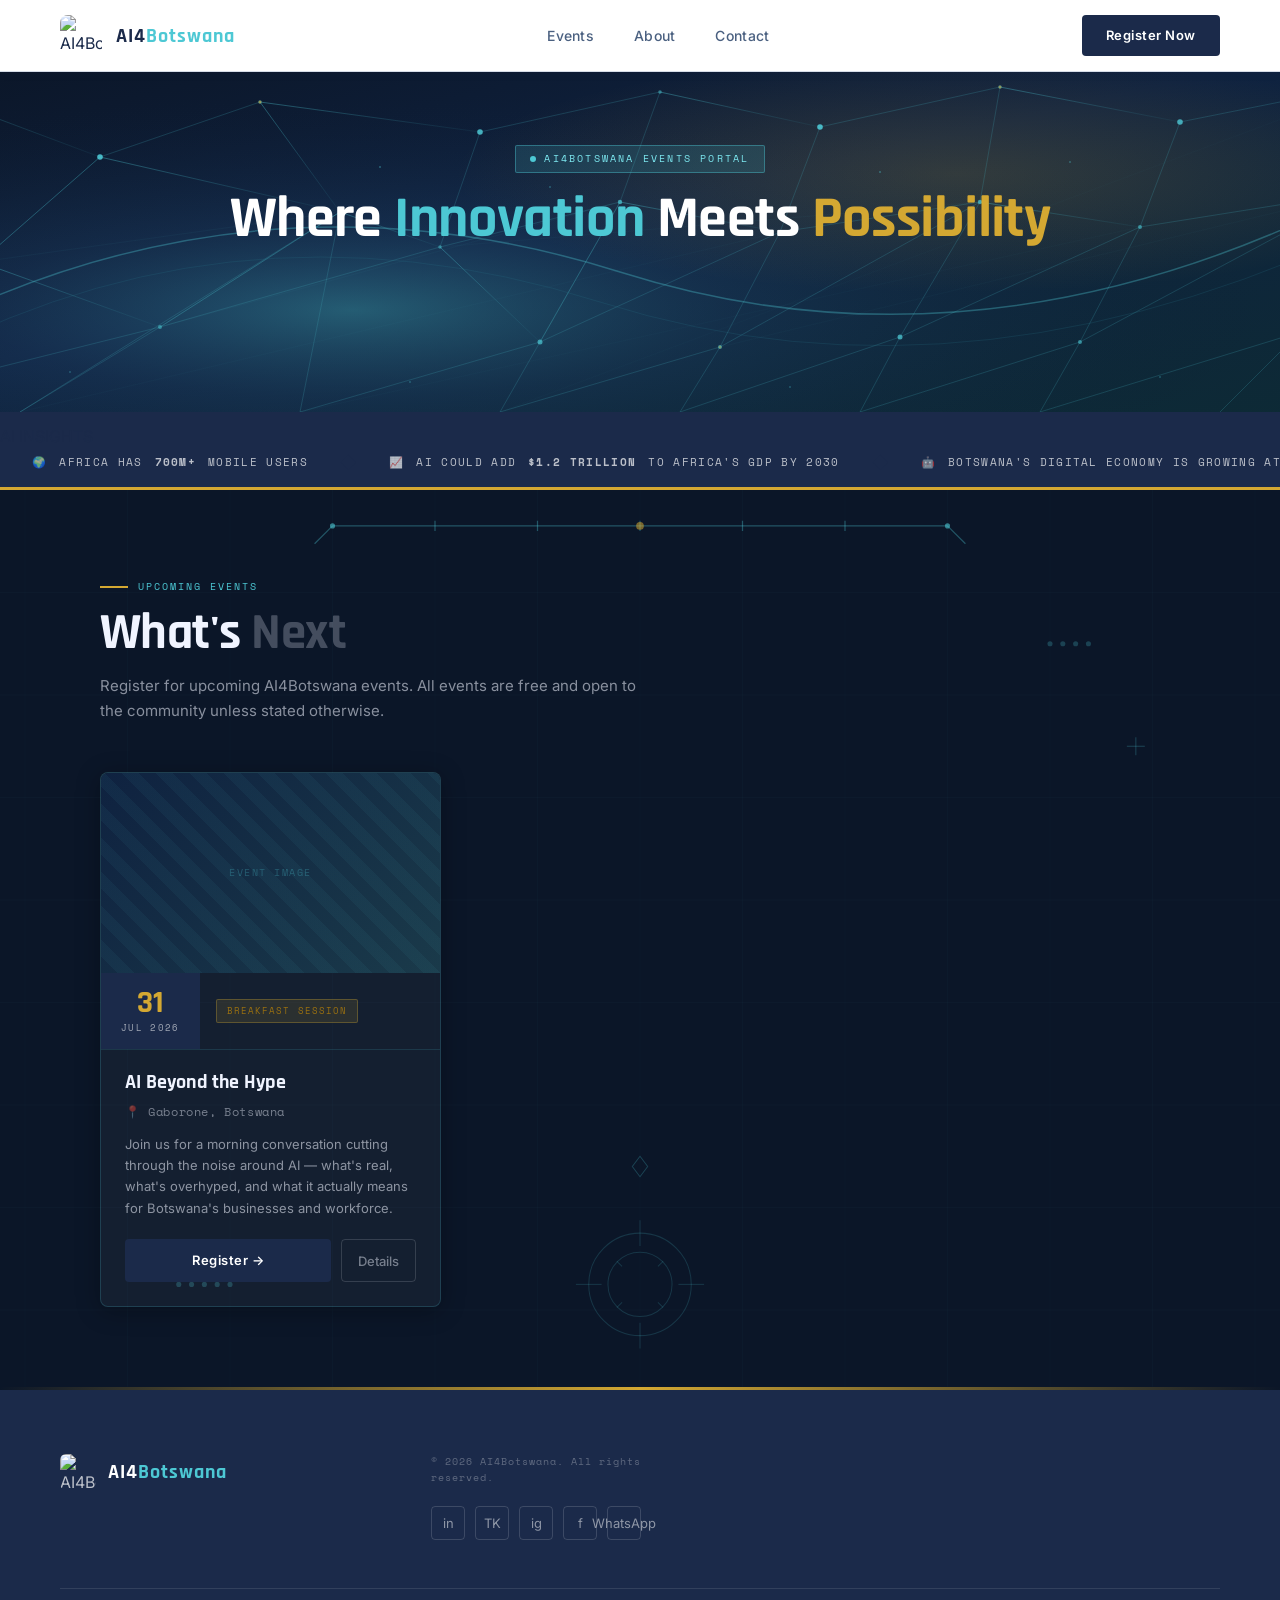
==== commit 683cecce: "Update index.html" ====
--- a/index.html
+++ b/index.html
@@ -319,14 +319,14 @@
 ═══════════════════════════════════════════════════════════ -->
 <nav class="navbar">
   <a href="index.html" class="nav-logo">
-    <img src="logo.jpg" alt="AI4Botswana Logo" />
+    <img src="logo.png" alt="AI4Botswana Logo" />
     <span class="nav-logo-text">AI4<span>Botswana</span></span>
   </a>
 
   <ul class="nav-links">
     <li><a href="#upcoming">Events</a></li>
     <li><a href="#about">About</a></li>
-    
+    <li><a href="mailto:rockbisonbyjimin@gmail.com">Contact</a></li>
   </ul>
 
   <a href="#upcoming" class="nav-btn">Register Now</a>
@@ -861,7 +861,8 @@
          Copy the template below and paste it inside
          #eventsGrid. Remove the empty state div first.
 
-         registerForEvent(name, type, date, time, location)
+         Set the Register button's href to that event's
+         Google Form registration link.
 
          Tag classes:
            tag-breakfast | tag-workshop | tag-conference
@@ -901,16 +902,12 @@
             what attendees can expect.
           </p>
           <div class="card-actions">
-            <button
+            <a
               class="btn-card-register"
-              onclick="registerForEvent(
-                'Your Event Title',
-                'Breakfast Session',
-                '00 Month 2026',
-                '00:00 — 00:00',
-                'Venue, Gaborone'
-              )"
-            >Register →</button>
+              href="YOUR_GOOGLE_FORM_LINK_HERE"
+              target="_blank"
+              rel="noopener"
+            >Register →</a>
             <button class="btn-card-details">Details</button>
           </div>
         </div>
@@ -943,16 +940,12 @@
             means for Botswana's businesses and workforce.
           </p>
           <div class="card-actions">
-            <button
+            <a
               class="btn-card-register"
-              onclick="registerForEvent(
-                'Breakfast Session: AI Beyond the Hype',
-                'Breakfast Session',
-                '31 July 2026',
-                '8:00 AM — 10:30 AM',
-                'Gaborone, Botswana'
-              )"
-            >Register →</button>
+              href="https://docs.google.com/forms/d/e/1FAIpQLSejx0hudPENhBS4pVLreKZcONToT0Z0c4UIiLoypJC_Fz4mcA/viewform?usp=publish-editor"
+              target="_blank"
+              rel="noopener"
+            >Register →</a>
             <button class="btn-card-details">Details</button>
           </div>
         </div>
@@ -979,7 +972,7 @@
 
       <div>
         <div class="footer-logo-row">
-          <img src="logo.jpg" alt="AI4Botswana" />
+          <img src="logo.png" alt="AI4Botswana" />
           <span class="footer-brand">AI4<span>Botswana</span></span>
         </div>
        
@@ -1006,4 +999,4 @@
 <script src="main.js"></script>
 
 </body>
-</html>+</html>
--- a/styles.css
+++ b/styles.css
@@ -1119,92 +1119,6 @@
   font-family: var(--font-body);
   font-size: 11px;
 }
-
-/* ─── FILE UPLOAD (Proof of Payment) ────────────────────── */
-.file-upload-wrap {
-  position: relative;
-}
-
-.field-file {
-  position: absolute;
-  width: 1px;
-  height: 1px;
-  opacity: 0;
-  overflow: hidden;
-  pointer-events: none;
-}
-
-.file-upload-label {
-  display: flex;
-  align-items: center;
-  gap: 12px;
-  border: 1.5px dashed var(--border);
-  border-radius: 5px;
-  background: var(--white);
-  padding: 16px 14px;
-  cursor: pointer;
-  transition: border-color 0.2s, background 0.2s;
-}
-
-.file-upload-label:hover {
-  border-color: var(--cyan);
-  background: rgba(77,200,212,0.04);
-}
-
-.file-upload-wrap:focus-within .file-upload-label {
-  border-color: var(--cyan);
-  box-shadow: 0 0 0 3px rgba(77,200,212,0.12);
-}
-
-.file-upload-icon { font-size: 18px; flex-shrink: 0; }
-
-.file-upload-text {
-  font-family: var(--font-body);
-  font-size: 13px;
-  color: var(--text-light);
-  line-height: 1.5;
-}
-
-.file-upload-label.has-file {
-  border-style: solid;
-  border-color: var(--teal);
-  background: rgba(0,150,136,0.05);
-}
-
-.file-upload-label.has-file .file-upload-text {
-  color: var(--text-dark);
-  font-weight: 500;
-}
-
-.file-upload-label.file-error {
-  border-color: #E05050;
-  background: rgba(224,80,80,0.05);
-}
-
-.file-remove-btn {
-  display: none;
-  position: absolute;
-  top: 50%;
-  right: 12px;
-  transform: translateY(-50%);
-  width: 24px;
-  height: 24px;
-  border-radius: 50%;
-  border: none;
-  background: var(--border);
-  color: var(--text-mid);
-  font-size: 12px;
-  line-height: 1;
-  cursor: pointer;
-  transition: background 0.2s, color 0.2s;
-}
-
-.file-remove-btn:hover {
-  background: #E05050;
-  color: var(--white);
-}
-
-.file-remove-btn.visible { display: block; }
 
 .field-input::placeholder,
 .field-textarea::placeholder { color: var(--text-light); }
@@ -1608,4 +1522,4 @@
 
 @media (prefers-reduced-motion: reduce) {
   *, *::before, *::after { animation: none !important; transition: none !important; }
-}+}
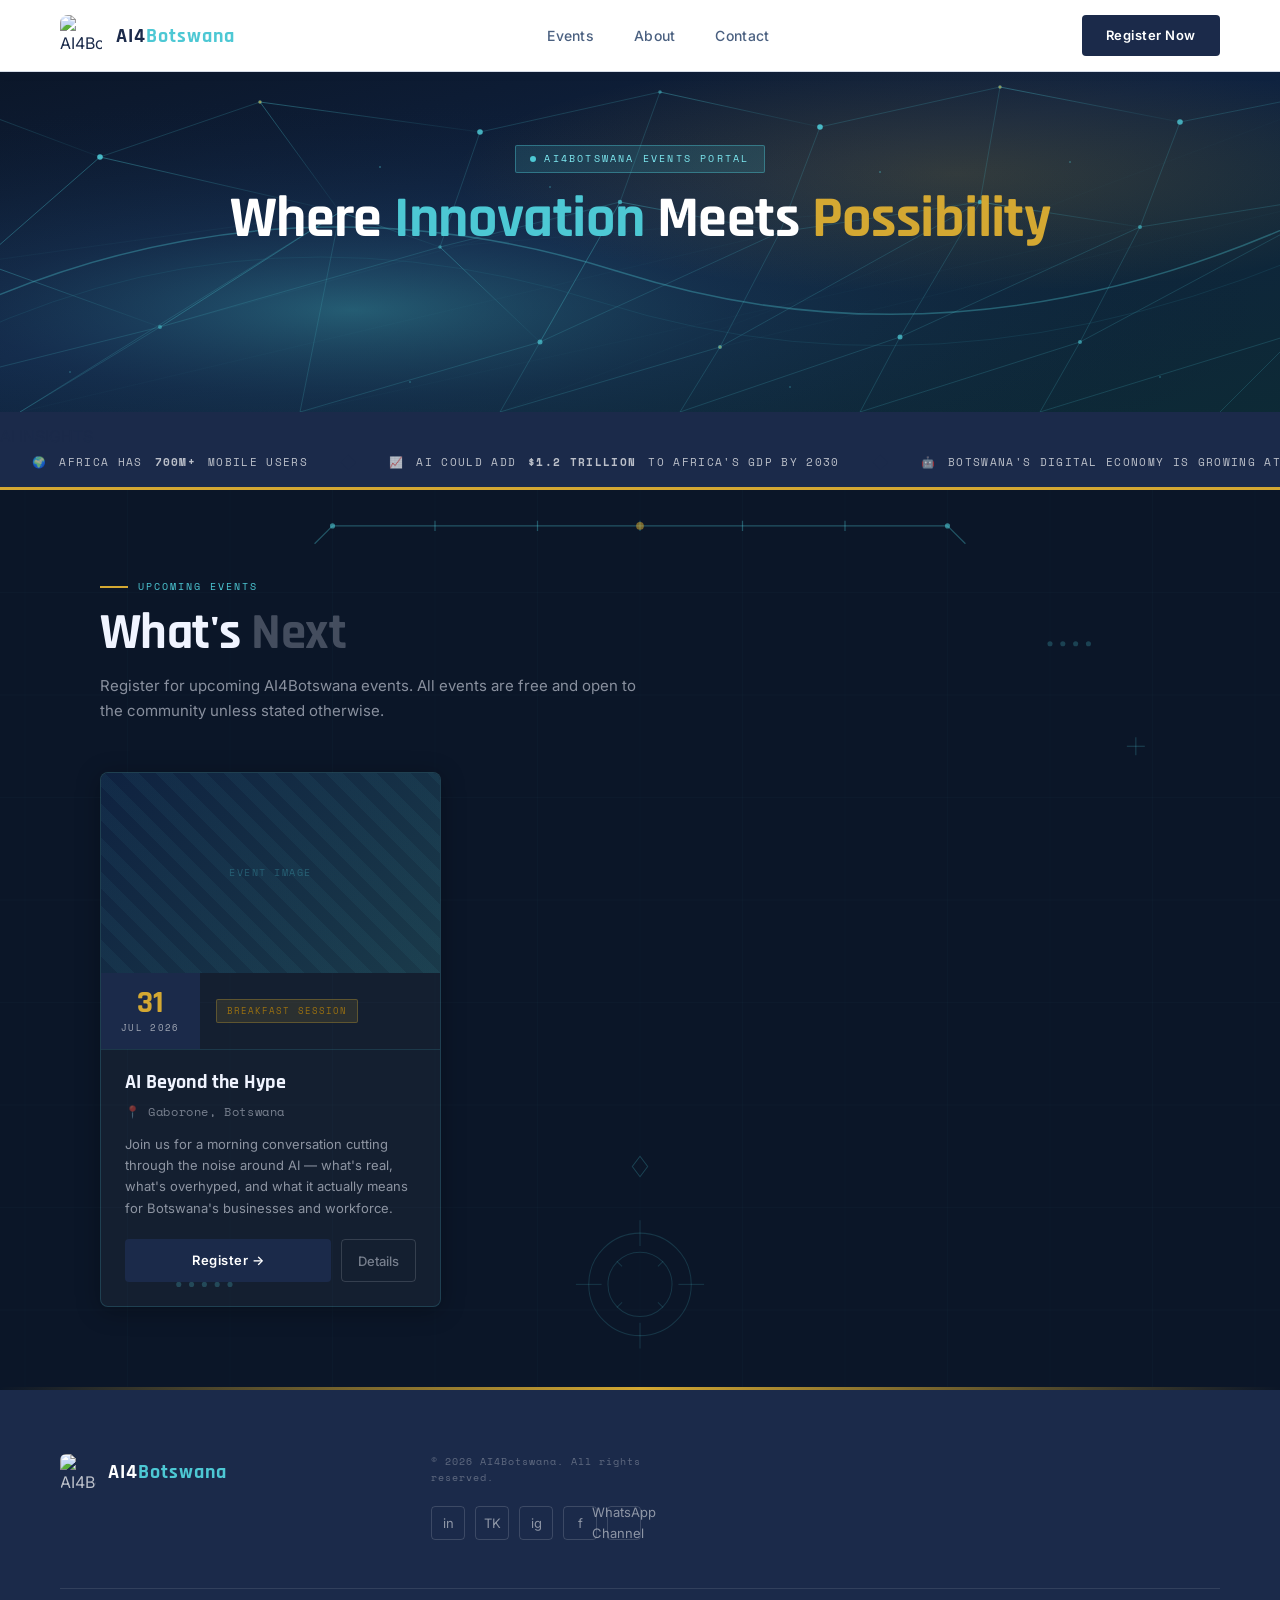
==== commit 87643b95: "Update index.html" ====
--- a/index.html
+++ b/index.html
@@ -983,11 +983,11 @@
     <div class="footer-bottom">
       <span class="footer-copy">© 2026 AI4Botswana. All rights reserved.</span>
       <div class="footer-socials">
-        <a href="https://www.linkedin.com/showcase/ai4botswana" class="social-btn" aria-label="LinkedIn">in</a>
-        <a href="https://www.tiktok.com/@ai4botswana?_r=1&_t=ZS-93t6yL1cbcC" class="social-btn" aria-label="TikTok">TK</a>
-        <a href="https://www.instagram.com/ai4botswana/" class="social-btn" aria-label="Instagram">ig</a>
-        <a href="https://www.facebook.com/share/1AxHWuztEN/?mibextid=wwXIfr" class="social-btn" aria-label="Facebook">f</a>
-        <a href="https://wa.me/yourphonenumber" class="social-btn" aria-label="WhatsApp">WhatsApp</a>
+        <a href="https://www.linkedin.com/showcase/ai4botswana/?utm_source=ig&utm_medium=social&utm_content=link_in_bio&fbclid=PAb21jcASyZtlleHRuA2FlbQIxMQBzcnRjBmFwcF9pZA81NjcwNjczNDMzNTI0MjcAAafiAcIYnrUemW9KrYNcsQIRtIkePsyWe3Z-U63qqr-k84bH1WnWIYiJX28JmA_aem_My8B9JrfVu5J1TQOOTL12A" class="social-btn" aria-label="LinkedIn">in</a>
+        <a href="https://www.tiktok.com/@ai4botswana?_r=1&_t=ZS-93t6yL1cbcC&fbclid=PAdGRzdgSyZvlleHRuA2FlbQIxMQBzcnRjBmFwcF9pZA81NjcwNjczNDMzNTI0MjcAAaf-HOwS6hoQGc8coOLZh6S1F3QysNUB0YMbmmNMlRX8CEGZoQn4GAEZTqhVeA_aem_fEiMt3aKEoEgimwvqLbgiA" class="social-btn" aria-label="TikTok">TK</a>
+        <a href="https://www.instagram.com/ai4bo_tswana?igsh=MTB1a2hyMmh2djM4Ng==" class="social-btn" aria-label="Instagram">ig</a>
+        <a href="https://www.facebook.com/profile.php?id=61579071298040&mibextid=wwXIfr&rdid=tT9AwYXZXY2FS0yH&share_url=https%3A%2F%2Fwww.facebook.com%2Fshare%2F1AxHWuztEN%2F%3Fmibextid%3DwwXIfr%26ref%3Dxav_pl_fb_external_link_android#" class="social-btn" aria-label="Facebook">f</a>
+        <a href="hFollow the AI4Botswana channel on WhatsApp: https://whatsapp.com/channel/0029VbB83wv0rGiSgzylrS3m" class="social-btn" aria-label="WhatsApp">WhatsApp Channel</a>
       </div>
     </div>
 
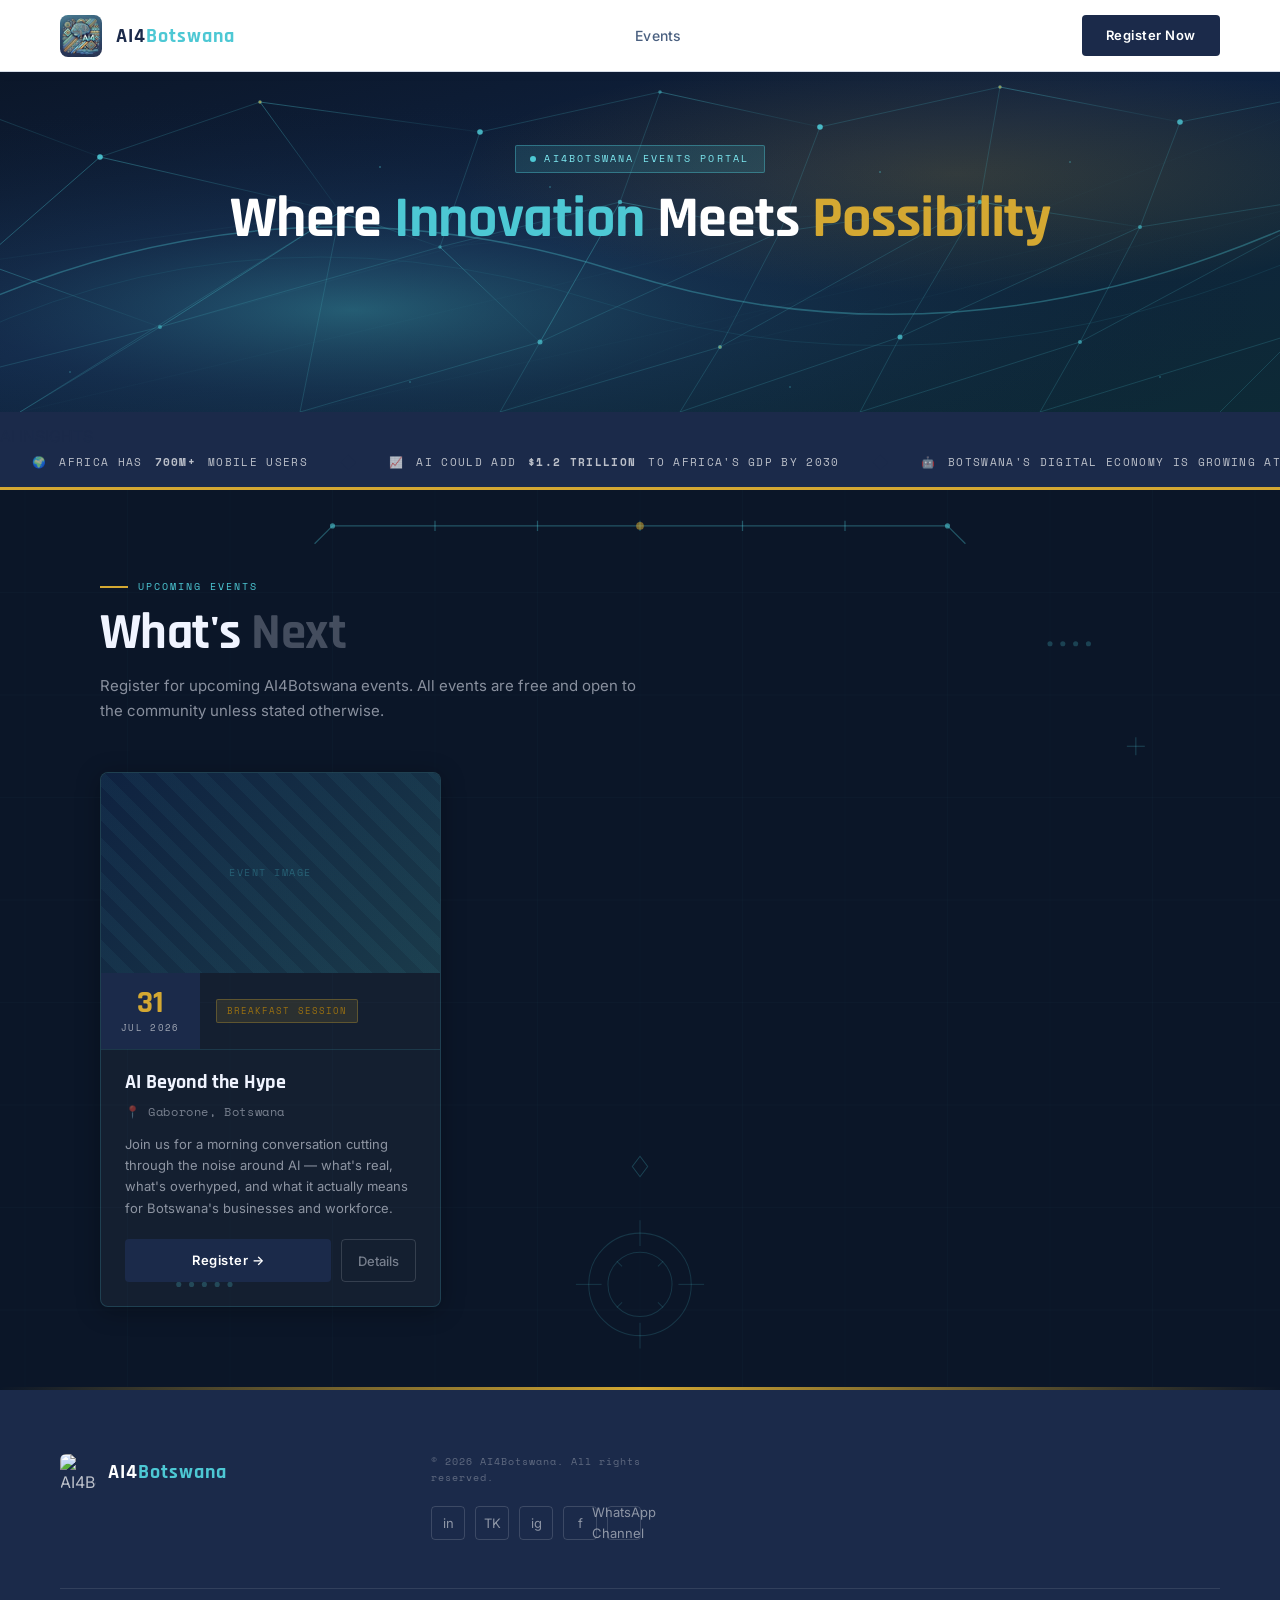
==== commit 0df822aa: "Update index.html" ====
--- a/index.html
+++ b/index.html
@@ -319,14 +319,12 @@
 ═══════════════════════════════════════════════════════════ -->
 <nav class="navbar">
   <a href="index.html" class="nav-logo">
-    <img src="logo.png" alt="AI4Botswana Logo" />
+    <img src="logo.jpg" alt="AI4Botswana Logo" />
     <span class="nav-logo-text">AI4<span>Botswana</span></span>
   </a>
 
   <ul class="nav-links">
     <li><a href="#upcoming">Events</a></li>
-    <li><a href="#about">About</a></li>
-    <li><a href="mailto:rockbisonbyjimin@gmail.com">Contact</a></li>
   </ul>
 
   <a href="#upcoming" class="nav-btn">Register Now</a>
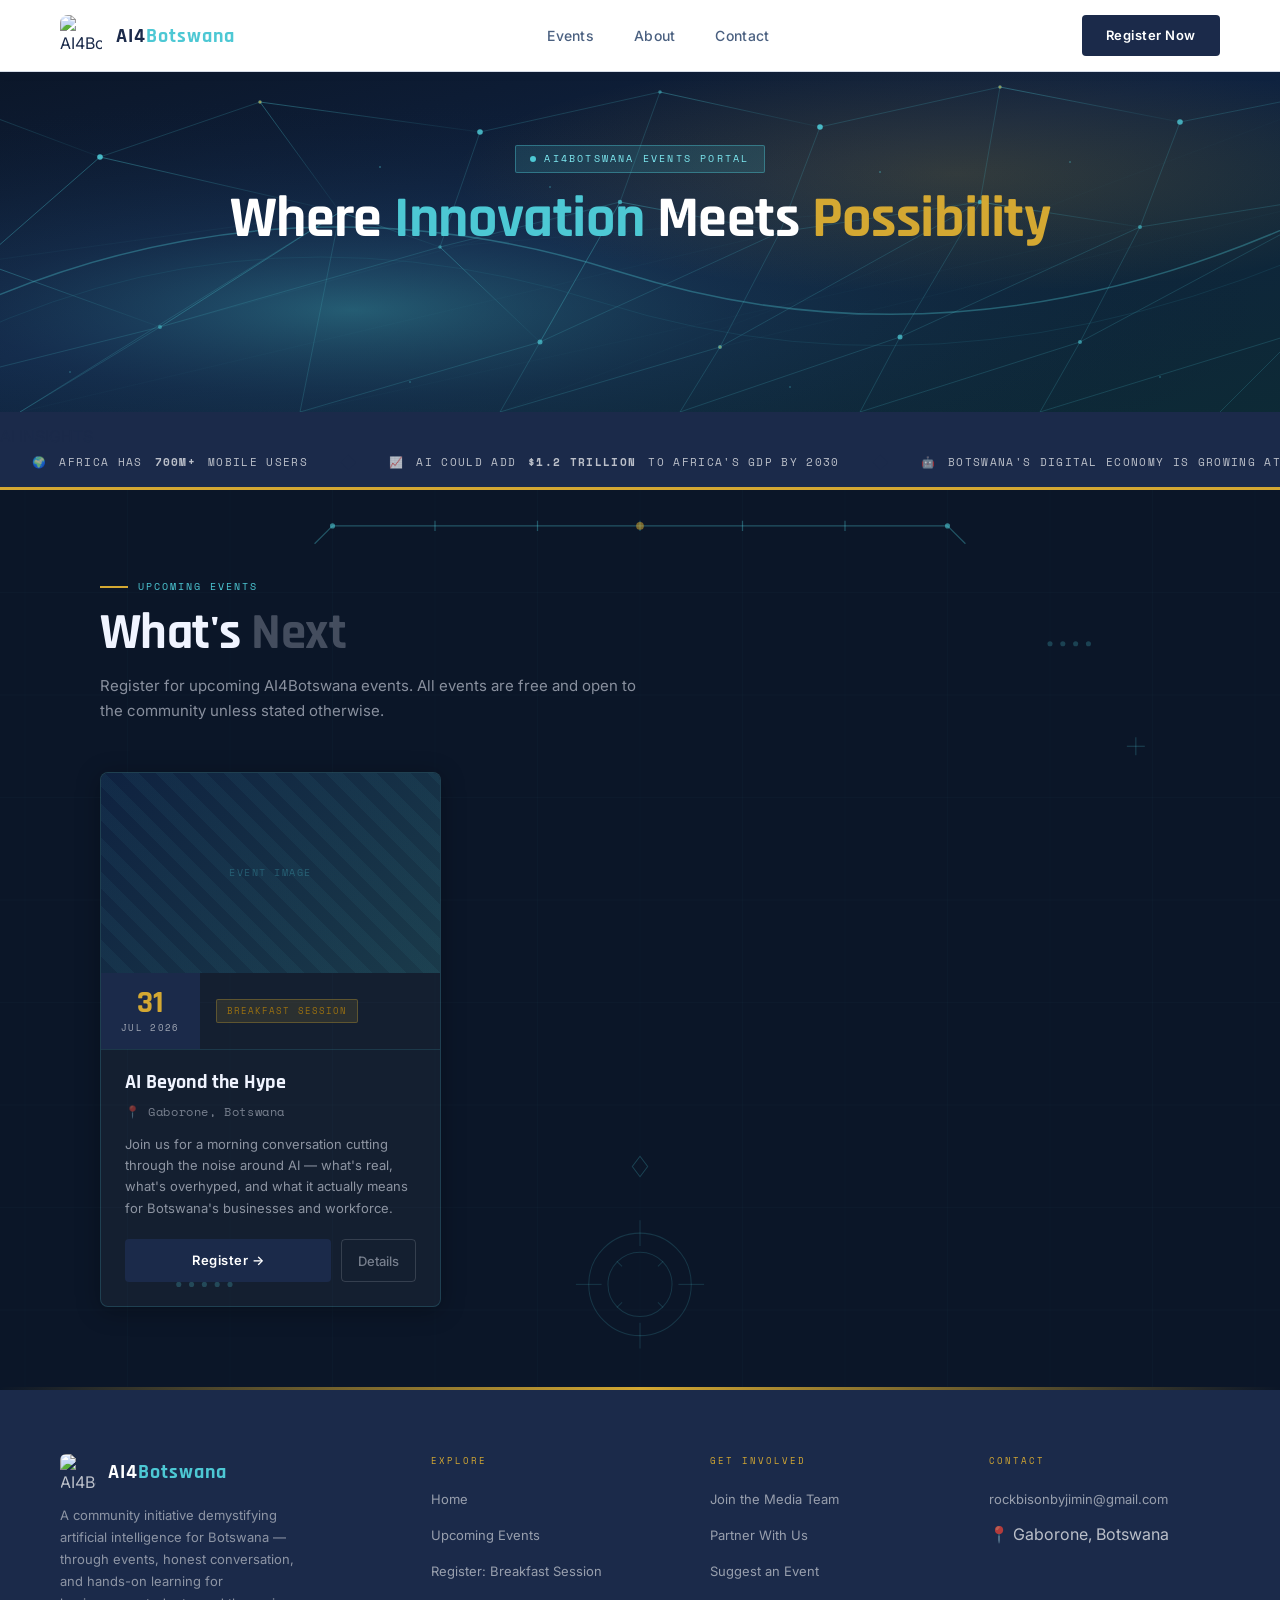
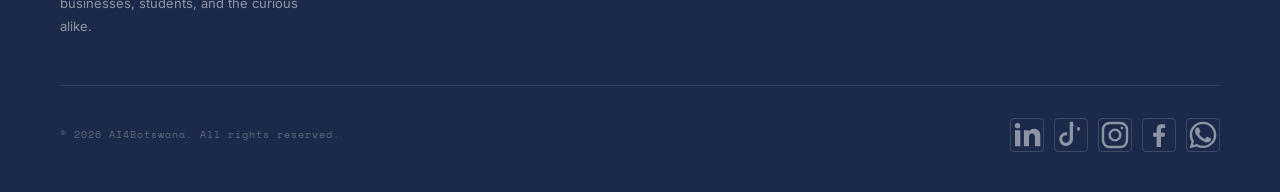
==== commit e7beeed0: "Update index.html" ====
--- a/index.html
+++ b/index.html
@@ -319,12 +319,14 @@
 ═══════════════════════════════════════════════════════════ -->
 <nav class="navbar">
   <a href="index.html" class="nav-logo">
-    <img src="logo.jpg" alt="AI4Botswana Logo" />
+    <img src="logo.png" alt="AI4Botswana Logo" />
     <span class="nav-logo-text">AI4<span>Botswana</span></span>
   </a>
 
   <ul class="nav-links">
     <li><a href="#upcoming">Events</a></li>
+    <li><a href="#about">About</a></li>
+    <li><a href="mailto:rockbisonbyjimin@gmail.com">Contact</a></li>
   </ul>
 
   <a href="#upcoming" class="nav-btn">Register Now</a>
@@ -973,19 +975,78 @@
           <img src="logo.png" alt="AI4Botswana" />
           <span class="footer-brand">AI4<span>Botswana</span></span>
         </div>
-       
-      
+        <p class="footer-tagline">
+          A community initiative demystifying artificial intelligence for
+          Botswana — through events, honest conversation, and hands-on
+          learning for businesses, students, and the curious alike.
+        </p>
+      </div>
+
+      <div>
+        <div class="footer-col-title">Explore</div>
+        <ul class="footer-links">
+          <li><a href="index.html">Home</a></li>
+          <li><a href="#upcoming">Upcoming Events</a></li>
+          <li><a href="https://docs.google.com/forms/d/e/1FAIpQLSejx0hudPENhBS4pVLreKZcONToT0Z0c4UIiLoypJC_Fz4mcA/viewform" target="_blank" rel="noopener">Register: Breakfast Session</a></li>
+        </ul>
+      </div>
+
+      <div>
+        <div class="footer-col-title">Get Involved</div>
+        <ul class="footer-links">
+          <li><a href="mailto:rockbisonbyjimin@gmail.com?subject=Joining%20the%20Media%20%26%20Marketing%20Team">Join the Media Team</a></li>
+          <li><a href="mailto:rockbisonbyjimin@gmail.com?subject=Partnership%20Enquiry">Partner With Us</a></li>
+          <li><a href="mailto:rockbisonbyjimin@gmail.com?subject=Event%20Suggestion">Suggest an Event</a></li>
+        </ul>
+      </div>
+
+      <div>
+        <div class="footer-col-title">Contact</div>
+        <ul class="footer-links">
+          <li><a href="mailto:rockbisonbyjimin@gmail.com">rockbisonbyjimin@gmail.com</a></li>
+          <li>📍 Gaborone, Botswana</li>
+        </ul>
+      </div>
 
     </div>
 
     <div class="footer-bottom">
       <span class="footer-copy">© 2026 AI4Botswana. All rights reserved.</span>
       <div class="footer-socials">
-        <a href="https://www.linkedin.com/showcase/ai4botswana/?utm_source=ig&utm_medium=social&utm_content=link_in_bio&fbclid=PAb21jcASyZtlleHRuA2FlbQIxMQBzcnRjBmFwcF9pZA81NjcwNjczNDMzNTI0MjcAAafiAcIYnrUemW9KrYNcsQIRtIkePsyWe3Z-U63qqr-k84bH1WnWIYiJX28JmA_aem_My8B9JrfVu5J1TQOOTL12A" class="social-btn" aria-label="LinkedIn">in</a>
-        <a href="https://www.tiktok.com/@ai4botswana?_r=1&_t=ZS-93t6yL1cbcC&fbclid=PAdGRzdgSyZvlleHRuA2FlbQIxMQBzcnRjBmFwcF9pZA81NjcwNjczNDMzNTI0MjcAAaf-HOwS6hoQGc8coOLZh6S1F3QysNUB0YMbmmNMlRX8CEGZoQn4GAEZTqhVeA_aem_fEiMt3aKEoEgimwvqLbgiA" class="social-btn" aria-label="TikTok">TK</a>
-        <a href="https://www.instagram.com/ai4bo_tswana?igsh=MTB1a2hyMmh2djM4Ng==" class="social-btn" aria-label="Instagram">ig</a>
-        <a href="https://www.facebook.com/profile.php?id=61579071298040&mibextid=wwXIfr&rdid=tT9AwYXZXY2FS0yH&share_url=https%3A%2F%2Fwww.facebook.com%2Fshare%2F1AxHWuztEN%2F%3Fmibextid%3DwwXIfr%26ref%3Dxav_pl_fb_external_link_android#" class="social-btn" aria-label="Facebook">f</a>
-        <a href="hFollow the AI4Botswana channel on WhatsApp: https://whatsapp.com/channel/0029VbB83wv0rGiSgzylrS3m" class="social-btn" aria-label="WhatsApp">WhatsApp Channel</a>
+
+        <a href="https://www.linkedin.com/showcase/ai4botswana/" class="social-btn" aria-label="LinkedIn" target="_blank" rel="noopener">
+          <svg viewBox="0 0 24 24" fill="currentColor" aria-hidden="true">
+            <path d="M6.94 5a2 2 0 1 1-4 0 2 2 0 0 1 4 0ZM7 8.48H3v12.02h4V8.48ZM13.5 8.48H9.68v12.02h3.82v-6.3c0-1.66.32-3.27 2.38-3.27 2.03 0 2.06 1.9 2.06 3.38v6.19H22v-6.94c0-3.5-.75-6.19-4.85-6.19-1.97 0-3.29 1.08-3.83 2.1h-.05V8.48Z"/>
+          </svg>
+        </a>
+
+        <a href="https://www.tiktok.com/@ai4botswana" class="social-btn" aria-label="TikTok" target="_blank" rel="noopener">
+          <svg viewBox="0 0 24 24" fill="currentColor" aria-hidden="true">
+            <path d="M16.6 5.82a4.28 4.28 0 0 1-3.14-1.4V15.1a5.16 5.16 0 1 1-4.43-5.11v2.35a2.83 2.83 0 1 0 1.98 2.7V2h2.44a4.28 4.28 0 0 0 3.7 4.24 4.3 4.3 0 0 0 1.48.03v2.4a6.68 6.68 0 0 1-2.03-.32v3.4a6.9 6.9 0 0 1-.01 0V5.82Z"/>
+          </svg>
+        </a>
+
+        <a href="https://www.instagram.com/ai4bo_tswana/" class="social-btn" aria-label="Instagram" target="_blank" rel="noopener">
+          <svg viewBox="0 0 24 24" fill="none" stroke="currentColor" stroke-width="1.8" aria-hidden="true">
+            <rect x="3" y="3" width="18" height="18" rx="5"/>
+            <circle cx="12" cy="12" r="4"/>
+            <circle cx="17.2" cy="6.8" r="1" fill="currentColor" stroke="none"/>
+          </svg>
+        </a>
+
+        <a href="https://www.facebook.com/profile.php?id=61579071298040" class="social-btn" aria-label="Facebook" target="_blank" rel="noopener">
+          <svg viewBox="0 0 24 24" fill="currentColor" aria-hidden="true">
+            <path d="M13.5 21v-7.7h2.6l.4-3h-3V8.3c0-.87.24-1.46 1.5-1.46h1.6V4.14C15.9 4.1 15 4 13.94 4 11.7 4 10.2 5.36 10.2 8V10.3H7.6v3h2.6V21h3.3Z"/>
+          </svg>
+        </a>
+
+        <a href="https://whatsapp.com/channel/0029VbB83wv0rGiSgzylrS3m" class="social-btn" aria-label="WhatsApp Channel" target="_blank" rel="noopener">
+          <svg viewBox="0 0 24 24" fill="currentColor" aria-hidden="true">
+            <path d="M17.47 14.38c-.3-.15-1.76-.87-2.03-.97-.27-.1-.47-.15-.67.15-.2.3-.77.97-.94 1.17-.17.2-.35.22-.65.07-.3-.15-1.25-.46-2.38-1.47-.88-.78-1.47-1.75-1.65-2.05-.17-.3-.02-.46.13-.61.14-.14.3-.35.45-.53.15-.17.2-.3.3-.5.1-.2.05-.37-.02-.52-.07-.15-.67-1.6-.91-2.2-.24-.57-.49-.5-.67-.51h-.57c-.2 0-.52.07-.79.37-.27.3-1.03 1-1.03 2.45s1.06 2.85 1.2 3.05c.15.2 2.08 3.18 5.05 4.46.7.3 1.25.48 1.68.62.7.22 1.35.19 1.85.12.57-.09 1.76-.72 2-1.41.25-.7.25-1.3.17-1.42-.07-.13-.27-.2-.57-.35Z"/>
+            <path d="M12.02 2C6.5 2 2.03 6.44 2.03 11.92c0 1.8.48 3.5 1.32 4.96L2 22l5.28-1.38a10 10 0 0 0 4.74 1.2h.01c5.5 0 9.98-4.44 9.98-9.92C22 6.44 17.53 2 12.02 2Zm0 18.06h-.01a8.1 8.1 0 0 1-4.13-1.13l-.3-.17-3.13.82.84-3.03-.2-.31a8.02 8.02 0 0 1-1.24-4.32c0-4.45 3.65-8.08 8.16-8.08 4.5 0 8.16 3.62 8.16 8.08 0 4.46-3.66 8.14-8.15 8.14Z"/>
+          </svg>
+        </a>
+
       </div>
     </div>
 
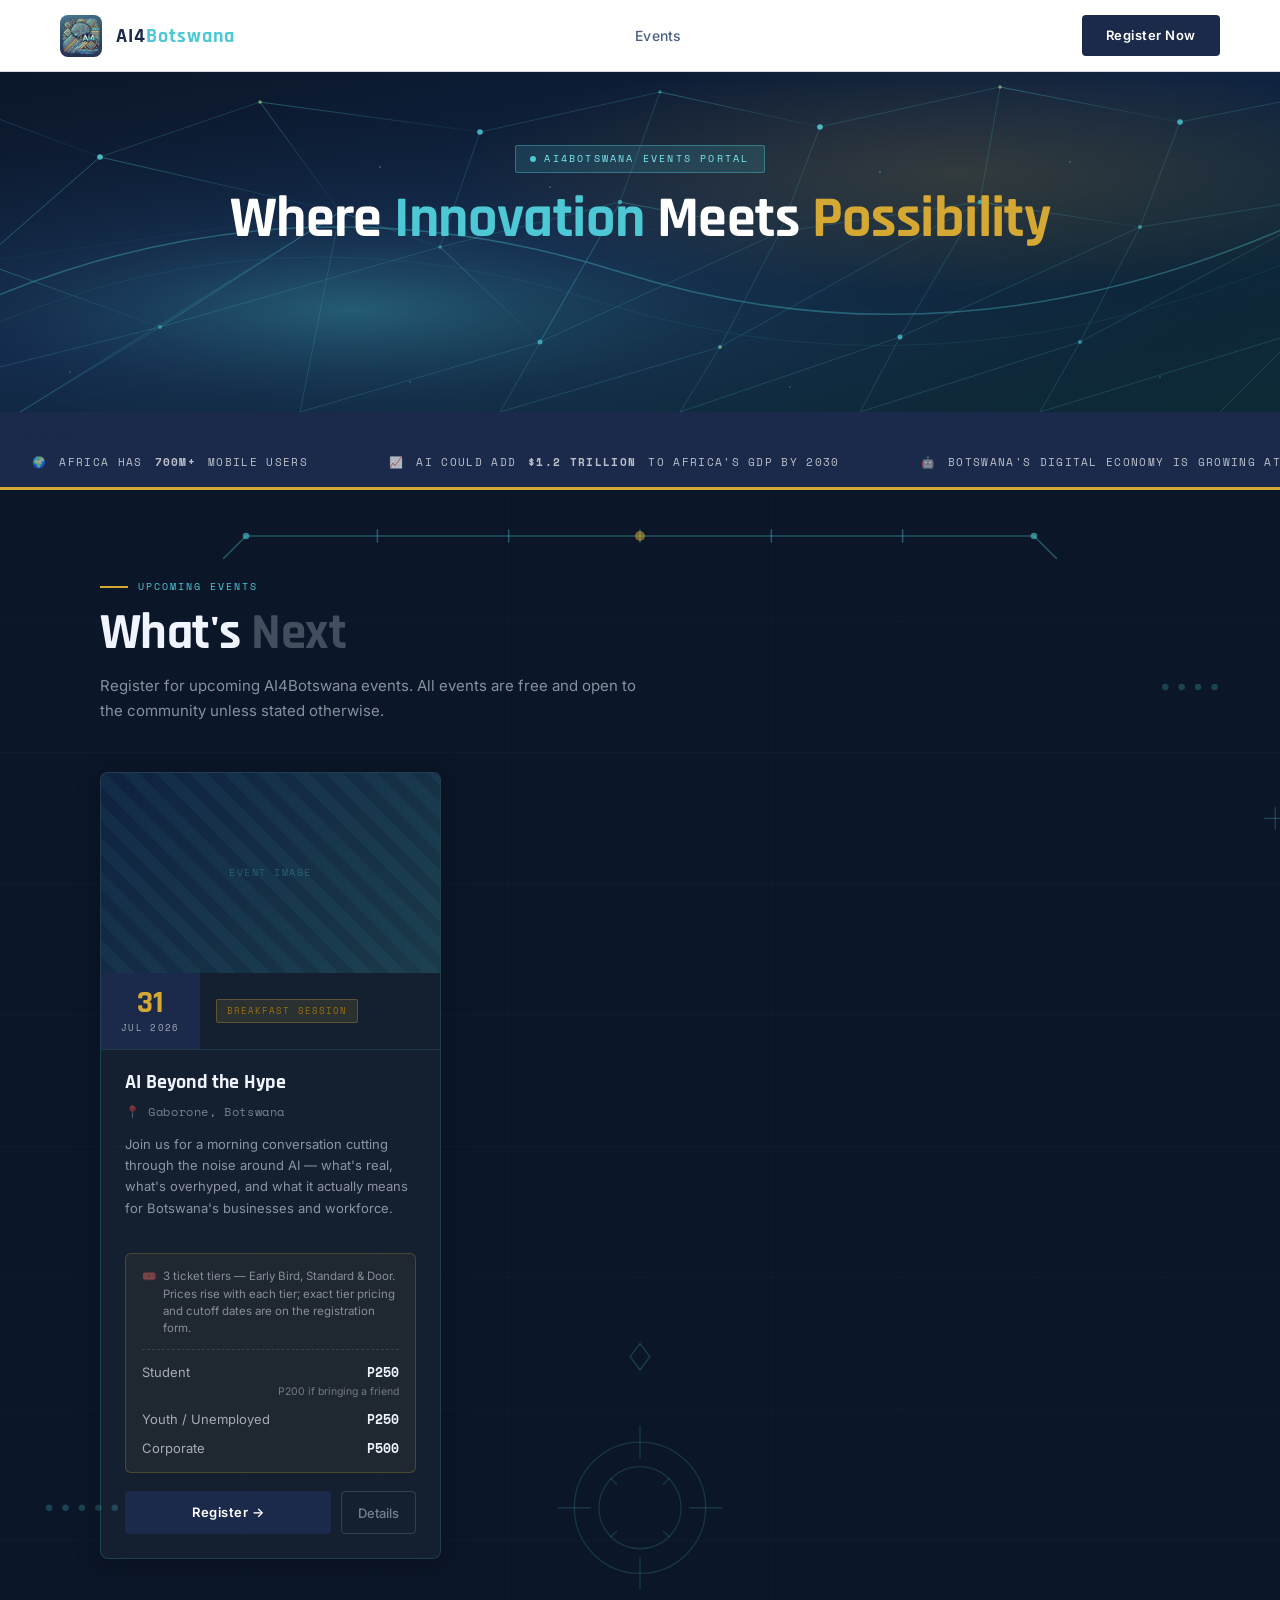
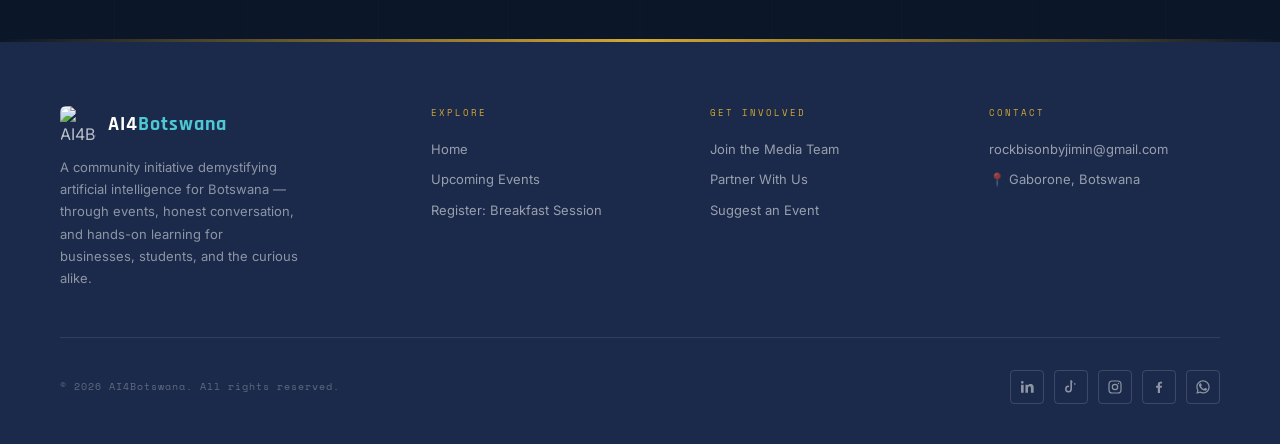
==== commit 277f8015: "Update index.html" ====
--- a/index.html
+++ b/index.html
@@ -298,9 +298,217 @@
       line-height: 1.7;
     }
 
+    /* ── EVENT CARD: PRICING BLOCK ── */
+    .card-pricing {
+      margin: 14px 0 18px;
+      padding: 14px 16px;
+      border: 1px solid var(--border);
+      border-radius: 6px;
+      background: rgba(212,168,50,0.04);
+    }
+
+    .pricing-tier-note {
+      display: flex;
+      align-items: flex-start;
+      gap: 7px;
+      font-size: 11.5px;
+      line-height: 1.5;
+      color: var(--text-light);
+      margin-bottom: 12px;
+      padding-bottom: 12px;
+      border-bottom: 1px dashed var(--border);
+    }
+
+    .pricing-list {
+      list-style: none;
+      display: flex;
+      flex-direction: column;
+      gap: 8px;
+    }
+
+    .pricing-list li {
+      display: flex;
+      align-items: baseline;
+      justify-content: space-between;
+      gap: 10px;
+      font-size: 13px;
+    }
+
+    .pricing-list .pricing-cat {
+      color: var(--text-mid);
+    }
+
+    .pricing-list .pricing-amount {
+      display: flex;
+      flex-direction: column;
+      align-items: flex-end;
+      text-align: right;
+      font-family: var(--font-mono);
+      font-weight: 700;
+      color: var(--navy);
+      white-space: nowrap;
+    }
+
+    .pricing-list .pricing-note {
+      display: block;
+      font-size: 10.5px;
+      font-weight: 400;
+      color: var(--text-light);
+      font-family: var(--font-body);
+      margin-top: 1px;
+    }
+
+    /* Dark-theme override for cards inside .upcoming-section */
+    .upcoming-section .card-pricing {
+      background: rgba(212,168,50,0.06);
+      border-color: rgba(212,168,50,0.25);
+    }
+    .upcoming-section .pricing-tier-note {
+      color: rgba(240,244,255,0.5);
+      border-bottom-color: rgba(255,255,255,0.12);
+    }
+    .upcoming-section .pricing-list .pricing-cat {
+      color: rgba(240,244,255,0.65);
+    }
+    .upcoming-section .pricing-list .pricing-amount {
+      color: #F0F4FF;
+    }
+    .upcoming-section .pricing-list .pricing-note {
+      color: rgba(240,244,255,0.4);
+    }
+
     /* Gold divider on dark becomes subtle */
     .upcoming-section + .gold-divider {
       background: linear-gradient(90deg, #0b1628, #D4A832, #0b1628);
+    }
+
+    /* ── FOOTER ── */
+    footer {
+      background: var(--navy);
+      color: rgba(255,255,255,0.7);
+      padding: 64px 60px 40px;
+    }
+
+    .footer-inner {
+      max-width: 1200px;
+      margin: 0 auto;
+    }
+
+    .footer-top {
+      display: grid;
+      grid-template-columns: 1.4fr 1fr 1fr 1fr;
+      gap: 48px;
+      padding-bottom: 48px;
+      border-bottom: 1px solid rgba(255,255,255,0.1);
+      margin-bottom: 32px;
+    }
+
+    .footer-logo-row {
+      display: flex;
+      align-items: center;
+      gap: 12px;
+      margin-bottom: 14px;
+    }
+
+    .footer-logo-row img {
+      width: 36px;
+      height: 36px;
+      border-radius: 6px;
+    }
+
+    .footer-brand {
+      font-family: var(--font-display);
+      font-size: 20px;
+      font-weight: 700;
+      color: var(--white);
+      letter-spacing: 0.05em;
+    }
+
+    .footer-brand span { color: var(--cyan); }
+
+    .footer-tagline {
+      font-size: 13px;
+      line-height: 1.7;
+      color: rgba(255,255,255,0.5);
+      max-width: 240px;
+    }
+
+    .footer-col-title {
+      font-family: var(--font-mono);
+      font-size: 9px;
+      letter-spacing: 0.22em;
+      text-transform: uppercase;
+      color: var(--gold);
+      margin-bottom: 18px;
+    }
+
+    .footer-links {
+      list-style: none;
+      display: flex;
+      flex-direction: column;
+      gap: 10px;
+    }
+
+    .footer-links a {
+      font-size: 13px;
+      color: rgba(255,255,255,0.55);
+      transition: color 0.2s;
+    }
+
+    .footer-links a:hover { color: var(--cyan); }
+
+    .footer-links li {
+      font-size: 13px;
+      color: rgba(255,255,255,0.55);
+    }
+
+    .footer-bottom {
+      display: flex;
+      align-items: center;
+      justify-content: space-between;
+      gap: 20px;
+      flex-wrap: wrap;
+    }
+
+    .footer-copy {
+      font-family: var(--font-mono);
+      font-size: 10px;
+      letter-spacing: 0.1em;
+      color: rgba(255,255,255,0.3);
+    }
+
+    .footer-socials {
+      display: flex;
+      gap: 10px;
+    }
+
+    .social-btn {
+      width: 34px; height: 34px;
+      border: 1px solid rgba(255,255,255,0.15);
+      border-radius: 4px;
+      display: flex;
+      align-items: center;
+      justify-content: center;
+      color: rgba(255,255,255,0.5);
+      transition: all 0.2s;
+    }
+
+    .social-btn svg {
+      width: 16px;
+      height: 16px;
+    }
+
+    .social-btn:hover {
+      border-color: var(--cyan);
+      color: var(--cyan);
+      transform: translateY(-2px);
+    }
+
+    @media (max-width: 900px) {
+      .footer-top { grid-template-columns: 1fr 1fr; gap: 32px; }
+    }
+    @media (max-width: 560px) {
+      .footer-top { grid-template-columns: 1fr; }
     }
 
     @media (max-width: 700px) {
@@ -319,14 +527,12 @@
 ═══════════════════════════════════════════════════════════ -->
 <nav class="navbar">
   <a href="index.html" class="nav-logo">
-    <img src="logo.png" alt="AI4Botswana Logo" />
+    <img src="logo.jpg" alt="AI4Botswana Logo" />
     <span class="nav-logo-text">AI4<span>Botswana</span></span>
   </a>
 
   <ul class="nav-links">
     <li><a href="#upcoming">Events</a></li>
-    <li><a href="#about">About</a></li>
-    <li><a href="mailto:rockbisonbyjimin@gmail.com">Contact</a></li>
   </ul>
 
   <a href="#upcoming" class="nav-btn">Register Now</a>
@@ -528,8 +734,6 @@
        Remove this entire block if you don't want a featured card.
   ─────────────────────────────────────────────────────────── -->
 
-  </div>
-
 </div><!-- /hero-banner -->
 
 
@@ -939,6 +1143,30 @@
             around AI — what's real, what's overhyped, and what it actually
             means for Botswana's businesses and workforce.
           </p>
+
+          <div class="card-pricing">
+            <div class="pricing-tier-note">
+              🎟️ <span>3 ticket tiers — Early Bird, Standard &amp; Door. Prices rise with
+              each tier; exact tier pricing and cutoff dates are on the registration form.</span>
+            </div>
+            <ul class="pricing-list">
+              <li>
+                <span class="pricing-cat">Student</span>
+                <span class="pricing-amount">P250
+                  <span class="pricing-note">P200 if bringing a friend</span>
+                </span>
+              </li>
+              <li>
+                <span class="pricing-cat">Youth / Unemployed</span>
+                <span class="pricing-amount">P250</span>
+              </li>
+              <li>
+                <span class="pricing-cat">Corporate</span>
+                <span class="pricing-amount">P500</span>
+              </li>
+            </ul>
+          </div>
+
           <div class="card-actions">
             <a
               class="btn-card-register"
@@ -1054,6 +1282,7 @@
 </footer>
 
 
+
 <!-- Scripts -->
 <script src="main.js"></script>
 
--- a/styles.css
+++ b/styles.css
@@ -810,14 +810,19 @@
   display: flex;
   align-items: center;
   justify-content: center;
-  font-size: 13px;
   color: rgba(255,255,255,0.5);
   transition: all 0.2s;
+}
+
+.social-btn svg {
+  width: 16px;
+  height: 16px;
 }
 
 .social-btn:hover {
   border-color: var(--cyan);
   color: var(--cyan);
+  transform: translateY(-2px);
 }
 
 /* ─── REGISTER PAGE — HERO ───────────────────────────────── */
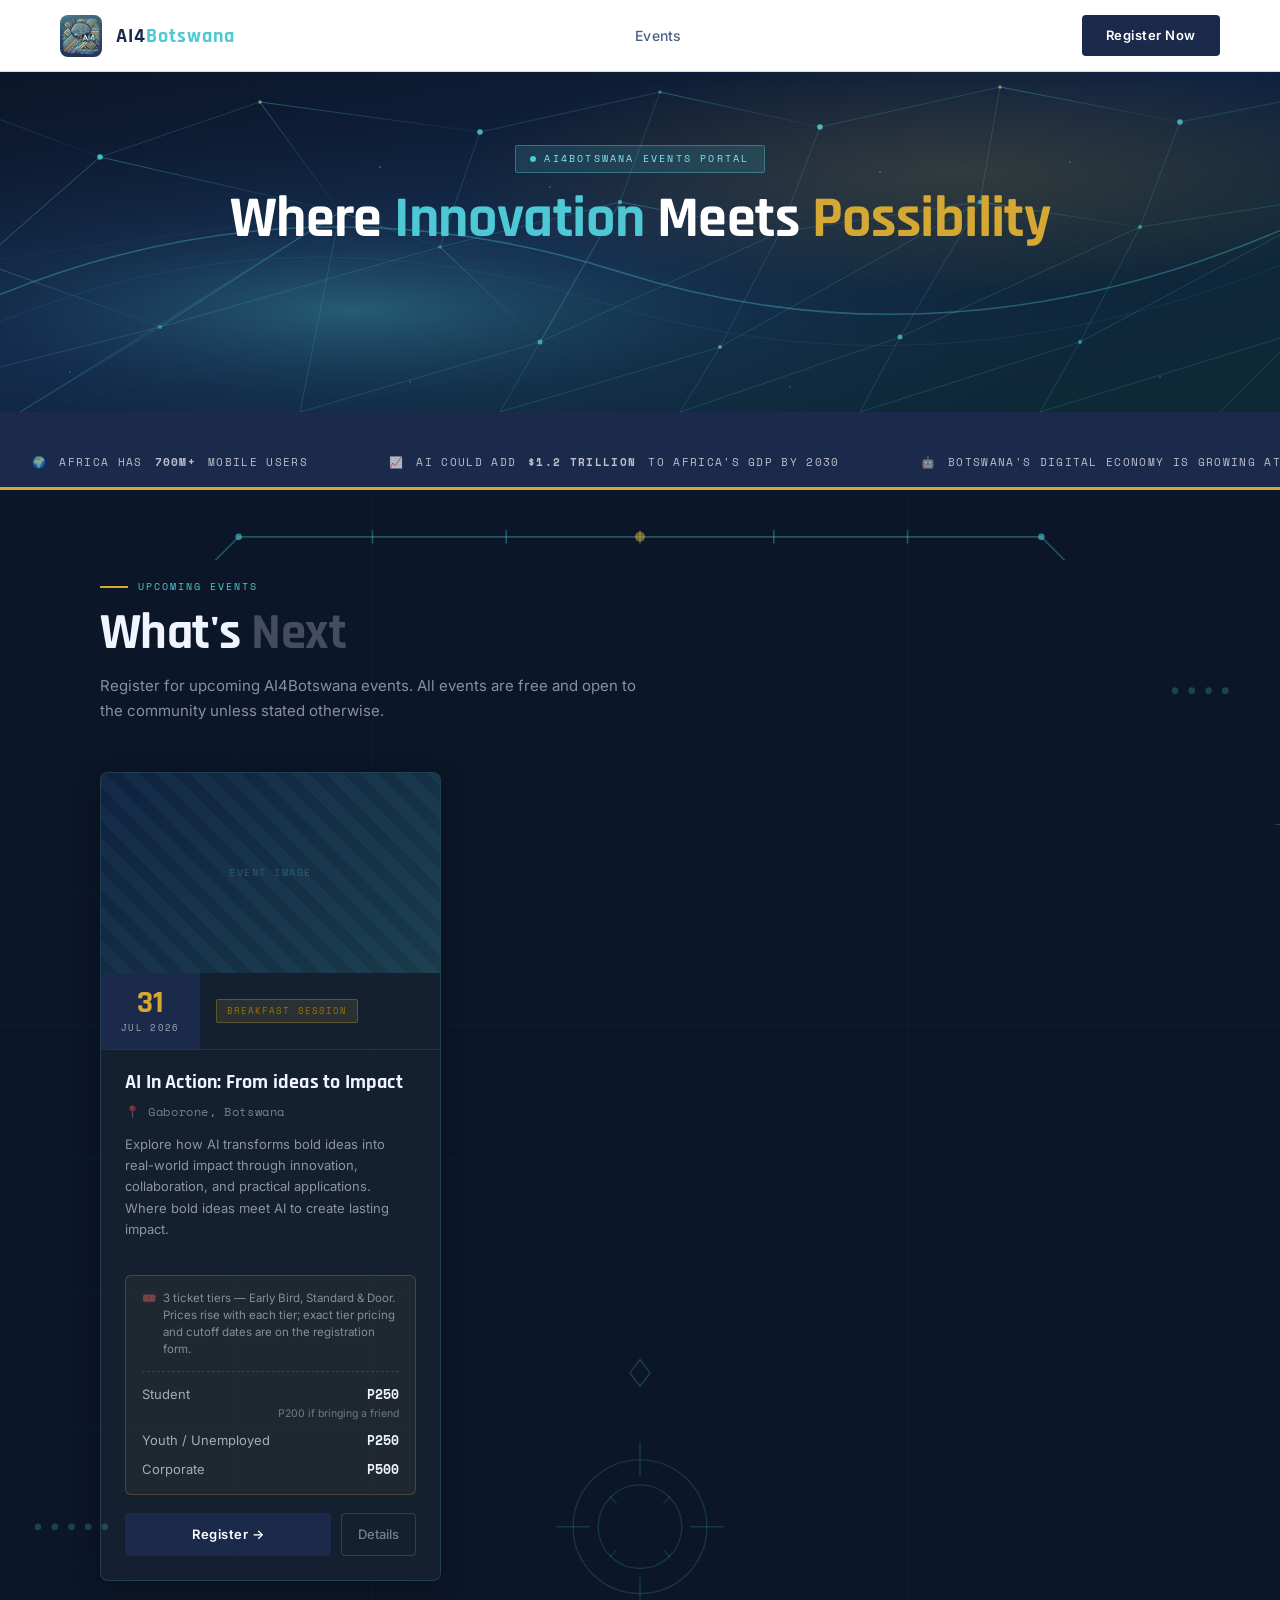
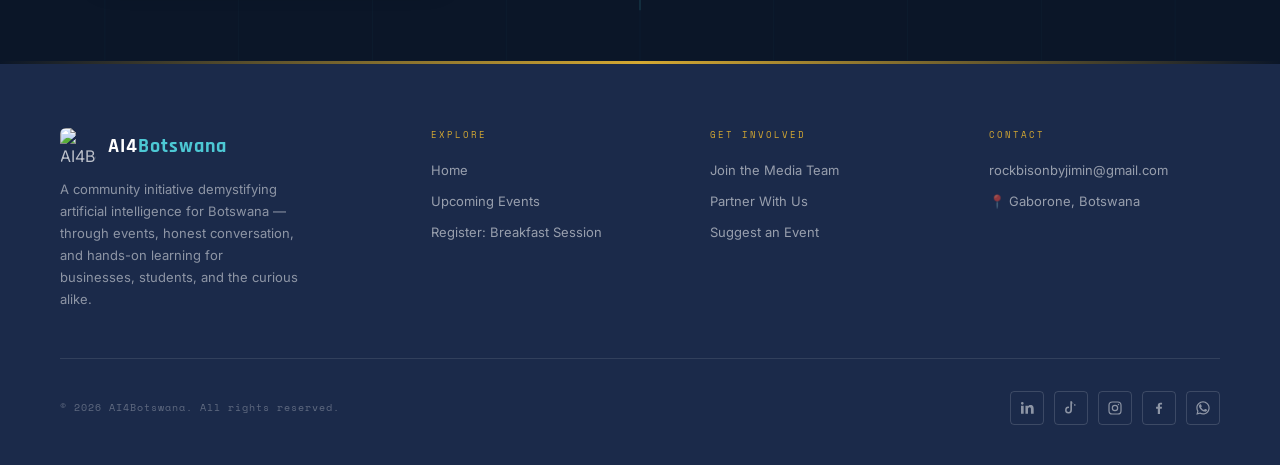
==== commit 47974ce2: "Update index.html" ====
--- a/index.html
+++ b/index.html
@@ -1136,12 +1136,11 @@
         </div>
 
         <div class="card-body">
-          <div class="card-title">AI Beyond the Hype</div>
+          <div class="card-title">AI In Action: From ideas to Impact</div>
           <div class="card-location">📍 Gaborone, Botswana</div>
           <p class="card-desc">
-            Join us for a morning conversation cutting through the noise
-            around AI — what's real, what's overhyped, and what it actually
-            means for Botswana's businesses and workforce.
+            Explore how AI transforms bold ideas into real-world impact through innovation, collaboration, and practical applications.
+            Where bold ideas meet AI to create lasting impact.
           </p>
 
           <div class="card-pricing">
